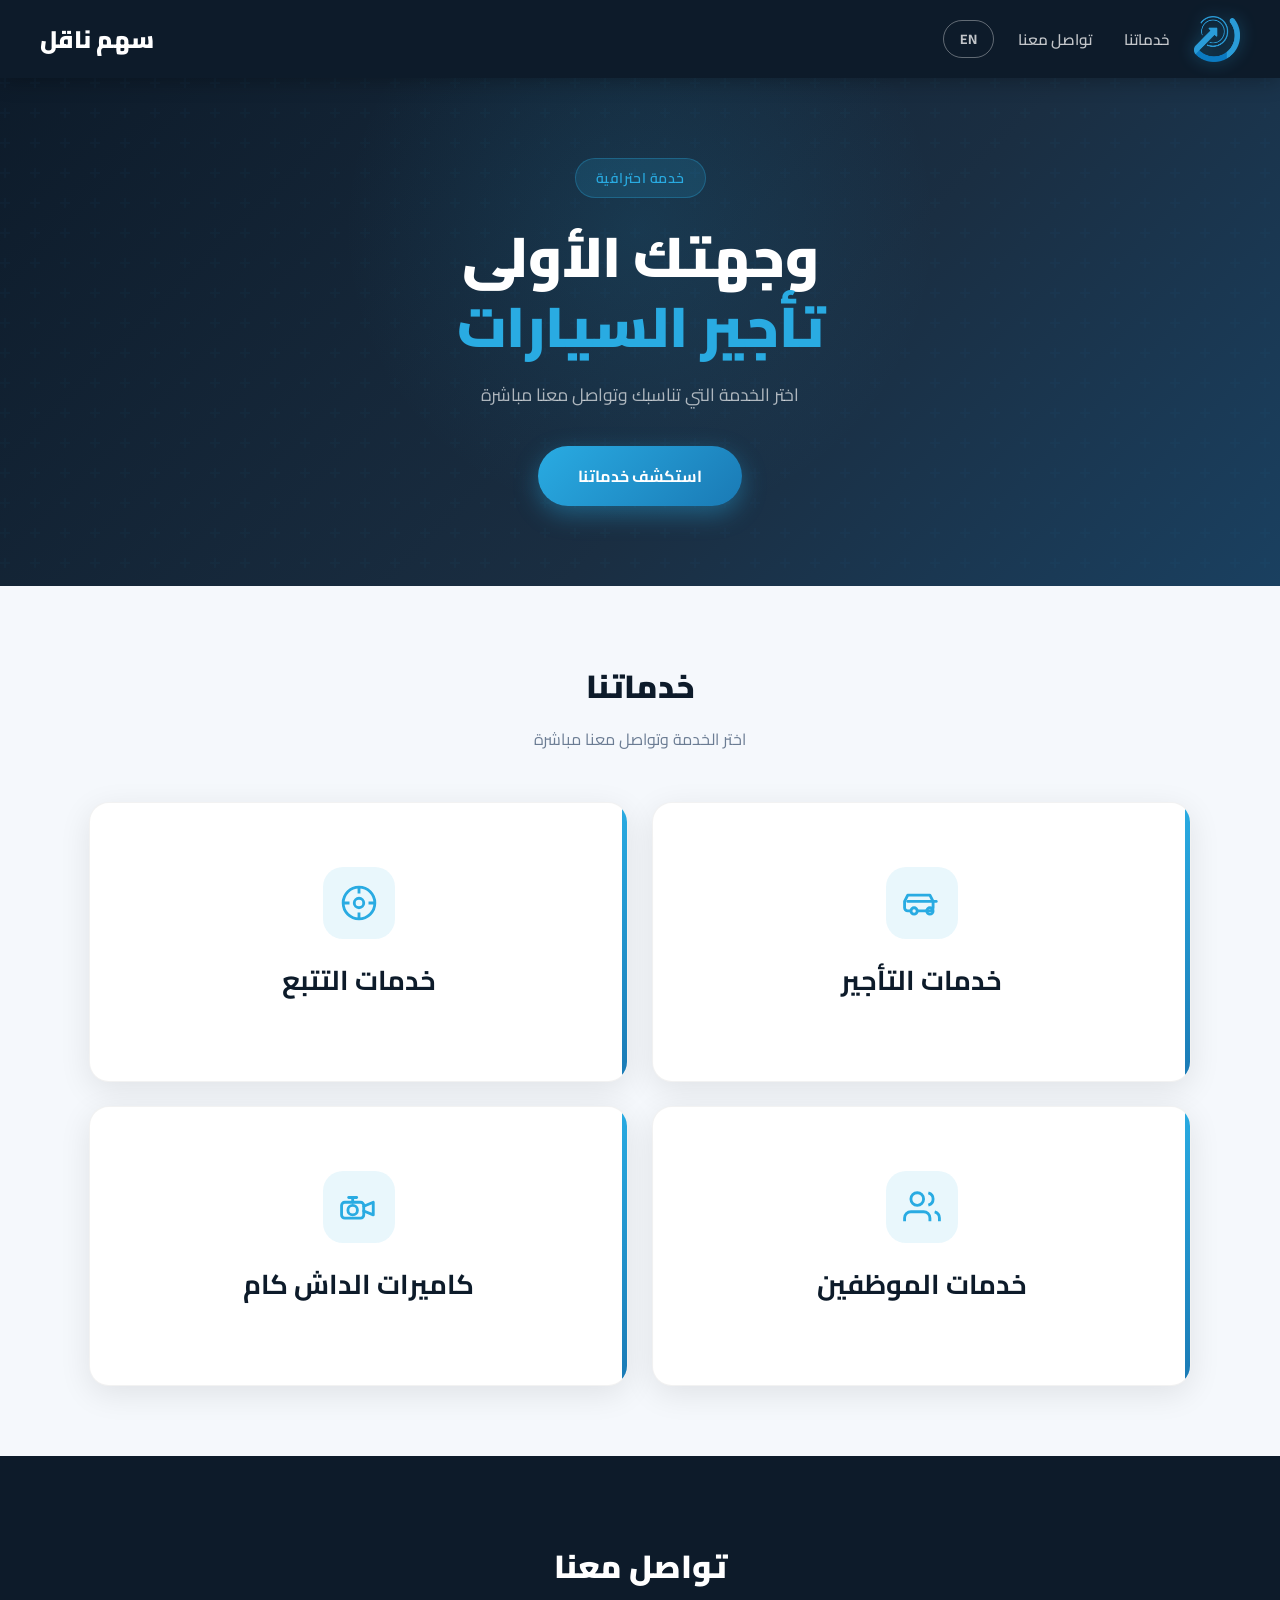
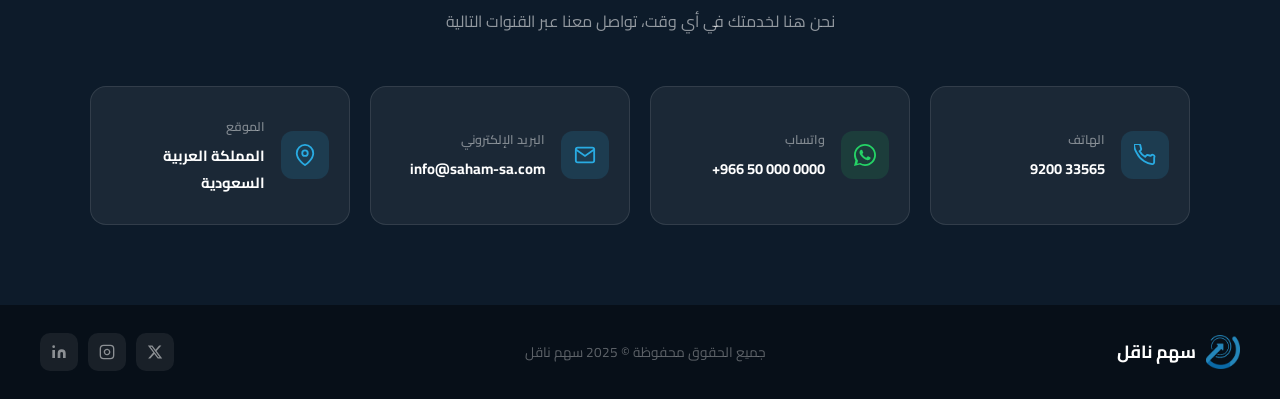
==== index.html @ 25a42cce "7" ====
<!DOCTYPE html>
<html lang="ar" dir="rtl">
<head>
    <meta charset="UTF-8">
    <meta name="viewport" content="width=device-width, initial-scale=1.0">
    <title>سهم ناقل</title>
    <link href="https://fonts.googleapis.com/css2?family=Cairo:wght@400;600;700;900&display=swap" rel="stylesheet">
    <link rel="icon" type="image/png" href="logo.png">
    <link rel="stylesheet" href="style.css">
</head>
<body>

    <!-- SPLASH SCREEN -->
    <div id="splash">
        <img src="logo.png" alt="سهم ناقل" id="splash-logo">
    </div>

    <!-- HEADER -->
    <header>
        <div class="header-inner">
            <div class="header-left">
                <img src="logo.png" alt="سهم ناقل" class="logo">
                <nav>
                    <a href="#services" data-i18n="nav_services">خدماتنا</a>
                    <a href="#contact" data-i18n="nav_contact">تواصل معنا</a>
                </nav>
                <button id="lang-toggle" class="lang-btn">EN</button>
            </div>
            <span class="company-name" data-i18n="company_name">سهم ناقل</span>
        </div>
    </header>

    <!-- HERO -->
    <section class="hero">
        <div class="hero-bg"></div>
        <div class="hero-content">
            <p class="hero-tag" data-i18n="hero_tag">خدمة احترافية</p>
            <h1><span data-i18n="hero_title_static">وجهتك الأولى</span><br><span id="hero-rotating">تأجير السيارات</span></h1>
            <p class="hero-sub" data-i18n="hero_sub">اختر الخدمة التي تناسبك وتواصل معنا مباشرة</p>
            <a href="#services" class="hero-btn" data-i18n="hero_btn">استكشف خدماتنا</a>
        </div>
        <div class="hero-shape"></div>
    </section>

    <!-- SERVICES -->
    <section id="services">
        <div class="section-header">
            <h2 data-i18n="section_title">خدماتنا</h2>
            <p data-i18n="section_sub">اختر الخدمة وتواصل معنا مباشرة</p>
        </div>

        <div class="cards-grid">

            <!-- Card 1: خدمات التأجير -->
            <div class="card">
                <div class="card-accent"></div>
                <div class="card-content">
                    <div class="card-icon">
                        <svg viewBox="0 0 24 24" fill="none" stroke="currentColor" stroke-width="1.8" stroke-linecap="round" stroke-linejoin="round"><path d="M5 17H3a2 2 0 01-2-2v-4l2-4h14l2 4v4a2 2 0 01-2 2h-2"/><circle cx="7" cy="17" r="2"/><circle cx="17" cy="17" r="2"/><path d="M9 17h6"/><path d="M3 11h18"/></svg>
                    </div>
                    <h3 data-i18n="card1_title">خدمات التأجير</h3>
                </div>
                <div class="card-overlay maintenance-overlay">
                    <div class="maintenance-icon">
                        <svg viewBox="0 0 24 24" fill="none" stroke="currentColor" stroke-width="1.8"><path d="M14.7 6.3a1 1 0 000 1.4l1.6 1.6a1 1 0 001.4 0l3.77-3.77a6 6 0 01-7.94 7.94l-6.91 6.91a2.12 2.12 0 01-3-3l6.91-6.91a6 6 0 017.94-7.94l-3.76 3.76z"/></svg>
                    </div>
                    <p class="overlay-title" data-i18n="maintenance_title">تحت الصيانة</p>
                    <p class="overlay-sub" data-i18n="maintenance_sub">نعمل على تطوير هذه الخدمة قريباً</p>
                </div>
            </div>

            <!-- Card 2: خدمات التتبع -->
            <div class="card">
                <div class="card-accent"></div>
                <div class="card-content">
                    <div class="card-icon">
                        <svg viewBox="0 0 24 24" fill="none" stroke="currentColor" stroke-width="1.8"><circle cx="12" cy="12" r="10"/><circle cx="12" cy="12" r="3"/><path d="M12 2v4M12 18v4M2 12h4M18 12h4"/></svg>
                    </div>
                    <h3 data-i18n="card2_title">خدمات التتبع</h3>
                </div>
                <div class="card-overlay">
                    <p class="overlay-title" data-i18n="card2_overlay_title">اختر ما يناسبك</p>
                    <a href="#" class="option-btn" data-i18n="card2_btn1">خدماتنا</a>
                    <a href="#" class="option-btn outline" data-i18n="card2_btn2">تسجيل</a>
                </div>
            </div>

            <!-- Card 3: خدمات الموظفين -->
            <div class="card">
                <div class="card-accent"></div>
                <div class="card-content">
                    <div class="card-icon">
                        <svg viewBox="0 0 24 24" fill="none" stroke="currentColor" stroke-width="1.8"><path d="M17 21v-2a4 4 0 00-4-4H5a4 4 0 00-4 4v2"/><circle cx="9" cy="7" r="4"/><path d="M23 21v-2a4 4 0 00-3-3.87M16 3.13a4 4 0 010 7.75"/></svg>
                    </div>
                    <h3 data-i18n="card3_title">خدمات الموظفين</h3>
                </div>
                <div class="card-overlay">
                    <a href="#" class="option-btn" data-i18n="card3_btn">تسجيل الدخول</a>
                </div>
            </div>

            <!-- Card 4: الكاميرات -->
            <div class="card">
                <div class="card-accent"></div>
                <div class="card-content">
                    <div class="card-icon">
                        <svg viewBox="0 0 24 24" fill="none" stroke="currentColor" stroke-width="1.8" stroke-linecap="round" stroke-linejoin="round"><rect x="1" y="9" width="14" height="10" rx="2"/><circle cx="8" cy="14" r="3"/><path d="M15 11.5l6-2.5v8l-6-2.5"/><path d="M8 9V6"/><path d="M5.5 6h5"/></svg>
                    </div>
                    <h3 data-i18n="card4_title">كاميرات الداش كام</h3>
                </div>
                <div class="card-overlay maintenance-overlay">
                    <div class="maintenance-icon">
                        <svg viewBox="0 0 24 24" fill="none" stroke="currentColor" stroke-width="1.8"><path d="M14.7 6.3a1 1 0 000 1.4l1.6 1.6a1 1 0 001.4 0l3.77-3.77a6 6 0 01-7.94 7.94l-6.91 6.91a2.12 2.12 0 01-3-3l6.91-6.91a6 6 0 017.94-7.94l-3.76 3.76z"/></svg>
                    </div>
                    <p class="overlay-title" data-i18n="maintenance_title">تحت الصيانة</p>
                    <p class="overlay-sub" data-i18n="maintenance_sub">نعمل على تطوير هذه الخدمة قريباً</p>
                </div>
            </div>

        </div>
    </section>

    <!-- CONTACT -->
    <section id="contact" class="contact-section">
        <div class="contact-inner">
            <div class="contact-text">
                <h2 data-i18n="contact_title">تواصل معنا</h2>
                <p data-i18n="contact_sub">نحن هنا لخدمتك في أي وقت، تواصل معنا عبر القنوات التالية</p>
            </div>
            <div class="contact-cards">

                <a href="tel:+966500000000" class="contact-card">
                    <div class="contact-icon">
                        <svg viewBox="0 0 24 24" fill="none" stroke="currentColor" stroke-width="2"><path d="M22 16.92v3a2 2 0 01-2.18 2 19.79 19.79 0 01-8.63-3.07A19.5 19.5 0 013.07 9.81a19.79 19.79 0 01-3.07-8.68A2 2 0 012 .18h3a2 2 0 012 1.72c.127.96.361 1.903.7 2.81a2 2 0 01-.45 2.11L6.09 7.91a16 16 0 006 6l1.27-1.27a2 2 0 012.11-.45c.907.339 1.85.573 2.81.7A2 2 0 0122 14.92z"/></svg>
                    </div>
                    <div>
                        <p class="contact-label" data-i18n="contact_phone_label">الهاتف</p>
                        <p class="contact-value" dir="ltr">9200 33565</p>
                    </div>
                </a>

                <a href="https://wa.me/966500000000" class="contact-card whatsapp">
                    <div class="contact-icon">
                        <svg viewBox="0 0 24 24" fill="currentColor"><path d="M17.472 14.382c-.297-.149-1.758-.867-2.03-.967-.273-.099-.471-.148-.67.15-.197.297-.767.966-.94 1.164-.173.199-.347.223-.644.075-.297-.15-1.255-.463-2.39-1.475-.883-.788-1.48-1.761-1.653-2.059-.173-.297-.018-.458.13-.606.134-.133.298-.347.446-.52.149-.174.198-.298.298-.497.099-.198.05-.371-.025-.52-.075-.149-.669-1.612-.916-2.207-.242-.579-.487-.5-.669-.51-.173-.008-.371-.01-.57-.01-.198 0-.52.074-.792.372-.272.297-1.04 1.016-1.04 2.479 0 1.462 1.065 2.875 1.213 3.074.149.198 2.096 3.2 5.077 4.487.709.306 1.262.489 1.694.625.712.227 1.36.195 1.871.118.571-.085 1.758-.719 2.006-1.413.248-.694.248-1.289.173-1.413-.074-.124-.272-.198-.57-.347z"/><path d="M12 0C5.373 0 0 5.373 0 12c0 2.125.557 4.126 1.533 5.867L0 24l6.302-1.519A11.935 11.935 0 0012 24c6.627 0 12-5.373 12-12S18.627 0 12 0zm0 22c-1.846 0-3.574-.493-5.065-1.355L3.5 21.5l.878-3.348A9.953 9.953 0 012 12C2 6.477 6.477 2 12 2s10 4.477 10 10-4.477 10-10 10z"/></svg>
                    </div>
                    <div>
                        <p class="contact-label" data-i18n="contact_wa_label">واتساب</p>
                        <p class="contact-value" dir="ltr">+966 50 000 0000</p>
                    </div>
                </a>

                <a href="mailto:info@saham-sa.com" class="contact-card">
                    <div class="contact-icon">
                        <svg viewBox="0 0 24 24" fill="none" stroke="currentColor" stroke-width="2"><path d="M4 4h16c1.1 0 2 .9 2 2v12c0 1.1-.9 2-2 2H4c-1.1 0-2-.9-2-2V6c0-1.1.9-2 2-2z"/><polyline points="22,6 12,13 2,6"/></svg>
                    </div>
                    <div>
                        <p class="contact-label" data-i18n="contact_email_label">البريد الإلكتروني</p>
                        <p class="contact-value" dir="ltr" style="white-space:nowrap;">info@saham-sa.com</p>
                    </div>
                </a>

                <a href="#" class="contact-card">
                    <div class="contact-icon">
                        <svg viewBox="0 0 24 24" fill="none" stroke="currentColor" stroke-width="2"><path d="M21 10c0 7-9 13-9 13s-9-6-9-13a9 9 0 0118 0z"/><circle cx="12" cy="10" r="3"/></svg>
                    </div>
                    <div>
                        <p class="contact-label" data-i18n="contact_location_label">الموقع</p>
                        <p class="contact-value" data-i18n="contact_location_value">المملكة العربية السعودية</p>
                    </div>
                </a>

            </div>
        </div>
    </section>

    <!-- FOOTER -->
    <footer>
        <div class="footer-inner">
            <div class="footer-brand">
                <img src="logo.png" alt="سهم ناقل" class="footer-logo">
                <span>سهم ناقل</span>
            </div>
            <p class="footer-copy" data-i18n="footer_copy">جميع الحقوق محفوظة &copy; 2025 سهم ناقل</p>
            <div class="social-links">
                <a href="#" class="social-btn" title="تويتر">
                    <svg viewBox="0 0 24 24" fill="currentColor"><path d="M18.244 2.25h3.308l-7.227 8.26 8.502 11.24H16.17l-5.214-6.817L4.99 21.75H1.68l7.73-8.835L1.254 2.25H8.08l4.713 6.231zm-1.161 17.52h1.833L7.084 4.126H5.117z"/></svg>
                </a>
                <a href="#" class="social-btn" title="إنستغرام">
                    <svg viewBox="0 0 24 24" fill="none" stroke="currentColor" stroke-width="2"><rect x="2" y="2" width="20" height="20" rx="5" ry="5"/><path d="M16 11.37A4 4 0 1112.63 8 4 4 0 0116 11.37z"/><line x1="17.5" y1="6.5" x2="17.51" y2="6.5"/></svg>
                </a>
                <a href="#" class="social-btn" title="لينكد إن">
                    <svg viewBox="0 0 24 24" fill="currentColor"><path d="M16 8a6 6 0 016 6v7h-4v-7a2 2 0 00-2-2 2 2 0 00-2 2v7h-4v-7a6 6 0 016-6zM2 9h4v12H2z"/><circle cx="4" cy="4" r="2"/></svg>
                </a>
            </div>
        </div>
    </footer>

    <!-- BACK TO TOP -->
    <button id="back-to-top" title="العودة للأعلى">
        <svg viewBox="0 0 24 24" fill="none" stroke="currentColor" stroke-width="2.5"><polyline points="18 15 12 9 6 15"/></svg>
    </button>

    <script>
        /* ── Language System ── */
        const i18n = {
            ar: {
                company_name:           'سهم ناقل',
                nav_services:           'خدماتنا',
                nav_contact:            'تواصل معنا',
                hero_tag:               'خدمة احترافية',
                hero_title_static:      'وجهتك الأولى',
                hero_sub:               'اختر الخدمة التي تناسبك وتواصل معنا مباشرة',
                hero_btn:               'استكشف خدماتنا',
                section_title:          'خدماتنا',
                section_sub:            'اختر الخدمة وتواصل معنا مباشرة',
                card1_title:            'خدمات التأجير',
                card2_title:            'خدمات التتبع',
                card2_overlay_title:    'اختر ما يناسبك',
                card2_btn1:             'خدماتنا',
                card2_btn2:             'تسجيل',
                card3_title:            'خدمات الموظفين',
                card3_btn:              'تسجيل الدخول',
                card4_title:            'كاميرات الداش كام',
                maintenance_title:      'تحت الصيانة',
                maintenance_sub:        'نعمل على تطوير هذه الخدمة قريباً',
                contact_title:          'تواصل معنا',
                contact_sub:            'نحن هنا لخدمتك في أي وقت، تواصل معنا عبر القنوات التالية',
                contact_phone_label:    'الهاتف',
                contact_wa_label:       'واتساب',
                contact_email_label:    'البريد الإلكتروني',
                contact_location_label: 'الموقع',
                contact_location_value: 'المملكة العربية السعودية',
                footer_copy:            'جميع الحقوق محفوظة © 2025 سهم ناقل',
            },
            en: {
                company_name:           'Sahm Naqil',
                nav_services:           'Services',
                nav_contact:            'Contact Us',
                hero_tag:               'Professional Service',
                hero_title_static:      'Your First Destination',
                hero_sub:               'Choose the service that suits you and contact us directly',
                hero_btn:               'Explore Services',
                section_title:          'Our Services',
                section_sub:            'Choose a service and contact us directly',
                card1_title:            'Rental Services',
                card2_title:            'Tracking Services',
                card2_overlay_title:    'Choose what suits you',
                card2_btn1:             'Our Services',
                card2_btn2:             'Register',
                card3_title:            'Employee Services',
                card3_btn:              'Login',
                card4_title:            'Dashcam Cameras',
                maintenance_title:      'Under Maintenance',
                maintenance_sub:        "We're developing this service soon",
                contact_title:          'Contact Us',
                contact_sub:            "We're here to serve you anytime, reach us through the following channels",
                contact_phone_label:    'Phone',
                contact_wa_label:       'WhatsApp',
                contact_email_label:    'Email',
                contact_location_label: 'Location',
                contact_location_value: 'Saudi Arabia',
                footer_copy:            'All Rights Reserved © 2025 Sahm Naqil',
            }
        };

        const heroTexts = {
            ar: ['تأجير السيارات', 'خدمات التتبع', 'كاميرات الداش كام'],
            en: ['Car Rental',      'Tracking Services', 'Dashcam Cameras']
        };

        let currentLang = 'ar';
        let heroIndex   = 0;
        let heroTimer;

        function rotateHero() {
            const el = document.getElementById('hero-rotating');
            el.classList.add('hero-fade-out');
            setTimeout(() => {
                heroIndex = (heroIndex + 1) % heroTexts[currentLang].length;
                el.textContent = heroTexts[currentLang][heroIndex];
                el.classList.remove('hero-fade-out');
            }, 400);
        }

        function startHeroRotation() {
            clearInterval(heroTimer);
            heroTimer = setInterval(rotateHero, 2800);
        }

        function setLanguage(lang) {
            currentLang = lang;
            document.documentElement.lang = lang;
            document.documentElement.dir  = lang === 'ar' ? 'rtl' : 'ltr';
            document.body.style.direction  = lang === 'ar' ? 'rtl' : 'ltr';
            document.title = lang === 'ar' ? 'سهم ناقل' : 'Sahm Naqil';

            document.querySelectorAll('[data-i18n]').forEach(el => {
                const key  = el.getAttribute('data-i18n');
                const text = i18n[lang][key];
                if (!text) return;
                el.textContent = text;
            });

            document.getElementById('hero-rotating').textContent = heroTexts[lang][heroIndex];
            document.getElementById('lang-toggle').textContent   = lang === 'ar' ? 'EN' : 'AR';
        }

        document.getElementById('lang-toggle').addEventListener('click', () => {
            setLanguage(currentLang === 'ar' ? 'en' : 'ar');
        });

        startHeroRotation();

        /* ── Back to Top ── */
        const backBtn = document.getElementById('back-to-top');
        window.addEventListener('scroll', () => {
            backBtn.classList.toggle('visible', window.scrollY > 300);
        });
        backBtn.addEventListener('click', () => window.scrollTo({ top: 0, behavior: 'smooth' }));

        /* ── Splash Screen ── */
        const splash = document.getElementById('splash');
        setTimeout(() => {
            splash.classList.add('splash-hide');
            setTimeout(() => splash.remove(), 700);
        }, 1400);
    </script>

</body>
</html>
---- style.css ----
:root {
    --blue: #29ABE2;
    --blue-dark: #1a7ab5;
    --navy: #0d1b2a;
    --navy-mid: #1a2e42;
    --text: #2c3e50;
    --text-light: #6b7c93;
    --bg: #f5f8fc;
    --white: #ffffff;
    --radius: 20px;
    --shadow: 0 8px 32px rgba(0,0,0,0.09);
}

* { margin: 0; padding: 0; box-sizing: border-box; }

/* ===== SPLASH SCREEN ===== */
#splash {
    position: fixed;
    inset: 0;
    background: var(--navy);
    display: flex;
    align-items: center;
    justify-content: center;
    z-index: 9999;
    transition: opacity 0.7s ease, transform 0.7s ease;
}

#splash-logo {
    width: min(55vw, 55vh);
    height: min(55vw, 55vh);
    object-fit: contain;
    animation: splashPulse 1.4s ease forwards;
    filter: drop-shadow(0 0 60px rgba(41,171,226,0.5));
}

@keyframes splashPulse {
    0%   { opacity: 0; transform: scale(0.5) rotate(-180deg); }
    55%  { opacity: 1; transform: scale(1.08) rotate(8deg); }
    75%  { transform: scale(0.97) rotate(-3deg); }
    100% { opacity: 1; transform: scale(1) rotate(0deg); }
}

#splash.splash-hide {
    opacity: 0;
    transform: scale(1.08);
    pointer-events: none;
}

html { scroll-behavior: smooth; }

body {
    font-family: 'Cairo', sans-serif;
    background: var(--bg);
    color: var(--text);
    direction: rtl;
}

/* ===== HEADER ===== */
header {
    background: var(--navy);
    padding: 16px 40px;
    position: sticky;
    top: 0;
    z-index: 100;
    box-shadow: 0 2px 20px rgba(0,0,0,0.3);
}

.header-inner {
    max-width: 1200px;
    margin: 0 auto;
    display: flex;
    align-items: center;
    justify-content: space-between;
}

.header-left {
    display: flex;
    align-items: center;
    gap: 24px;
}

.logo {
    width: 46px;
    height: 46px;
    object-fit: contain;
    filter: drop-shadow(0 0 8px rgba(41,171,226,0.4));
}

.company-name {
    font-size: 1.5rem;
    font-weight: 900;
    color: var(--white);
}

nav { display: flex; gap: 32px; }

.lang-btn {
    background: transparent;
    border: 1.5px solid rgba(255,255,255,0.35);
    color: rgba(255,255,255,0.75);
    padding: 5px 16px;
    border-radius: 20px;
    font-family: 'Cairo', sans-serif;
    font-size: 0.85rem;
    font-weight: 700;
    cursor: pointer;
    transition: background 0.2s, border-color 0.2s, color 0.2s;
    letter-spacing: 0.5px;
}

.lang-btn:hover {
    background: var(--blue);
    border-color: var(--blue);
    color: var(--white);
}

nav a {
    color: rgba(255,255,255,0.75);
    text-decoration: none;
    font-size: 0.95rem;
    font-weight: 600;
    transition: color 0.2s;
}

nav a:hover { color: var(--blue); }

/* ===== HERO ===== */
.hero {
    background: linear-gradient(135deg, var(--navy) 0%, var(--navy-mid) 60%, #1a4060 100%);
    min-height: 480px;
    display: flex;
    align-items: center;
    justify-content: center;
    text-align: center;
    position: relative;
    overflow: hidden;
    padding: 80px 24px;
}

.hero::before {
    content: '';
    position: absolute;
    width: 600px;
    height: 600px;
    background: radial-gradient(circle, rgba(41,171,226,0.12) 0%, transparent 70%);
    top: -150px;
    left: 50%;
    transform: translateX(-50%);
    pointer-events: none;
}

.hero::after {
    content: '';
    position: absolute;
    inset: 0;
    background: url("data:image/svg+xml,%3Csvg width='60' height='60' viewBox='0 0 60 60' xmlns='http://www.w3.org/2000/svg'%3E%3Cg fill='none' fill-rule='evenodd'%3E%3Cg fill='%2329ABE2' fill-opacity='0.03'%3E%3Cpath d='M36 34v-4h-2v4h-4v2h4v4h2v-4h4v-2h-4zm0-30V0h-2v4h-4v2h4v4h2V6h4V4h-4zM6 34v-4H4v4H0v2h4v4h2v-4h4v-2H6zM6 4V0H4v4H0v2h4v4h2V6h4V4H6z'/%3E%3C/g%3E%3C/g%3E%3C/svg%3E");
    pointer-events: none;
}

.hero-content {
    position: relative;
    z-index: 2;
    max-width: 700px;
}

/* ===== HERO ROTATING TEXT ===== */
#hero-rotating {
    display: inline-block;
    color: var(--blue);
    transition: opacity 0.4s ease, transform 0.4s ease;
}

#hero-rotating.hero-fade-out {
    opacity: 0;
    transform: translateY(12px);
}

.hero-tag {
    display: inline-block;
    background: rgba(41,171,226,0.15);
    color: var(--blue);
    border: 1px solid rgba(41,171,226,0.3);
    padding: 6px 20px;
    border-radius: 50px;
    font-size: 0.88rem;
    font-weight: 600;
    margin-bottom: 24px;
    letter-spacing: 0.5px;
}

.hero-content h1 {
    font-size: clamp(2.2rem, 5vw, 3.5rem);
    font-weight: 900;
    color: var(--white);
    line-height: 1.25;
    margin-bottom: 18px;
}

.hero-sub {
    color: rgba(255,255,255,0.65);
    font-size: 1.1rem;
    margin-bottom: 36px;
    line-height: 1.7;
}

.hero-btn {
    display: inline-block;
    background: linear-gradient(135deg, var(--blue), var(--blue-dark));
    color: var(--white);
    text-decoration: none;
    padding: 15px 40px;
    border-radius: 50px;
    font-size: 1rem;
    font-weight: 700;
    box-shadow: 0 8px 24px rgba(41,171,226,0.4);
    transition: transform 0.2s, box-shadow 0.2s;
}

.hero-btn:hover {
    transform: translateY(-2px);
    box-shadow: 0 12px 32px rgba(41,171,226,0.5);
}

/* ===== SERVICES SECTION ===== */
#services {
    max-width: 1150px;
    margin: 70px auto;
    padding: 0 24px;
}

.section-header {
    text-align: center;
    margin-bottom: 48px;
}

.section-header h2 {
    font-size: 2rem;
    font-weight: 900;
    color: var(--navy);
    margin-bottom: 8px;
}

.section-header p {
    color: var(--text-light);
    font-size: 1rem;
}

/* ===== CARDS GRID ===== */
.cards-grid {
    display: grid;
    grid-template-columns: repeat(2, 1fr);
    gap: 24px;
}

/* ===== CARD ===== */
.card {
    position: relative;
    background: var(--white);
    border-radius: var(--radius);
    min-height: 280px;
    display: flex;
    align-items: center;
    justify-content: center;
    box-shadow: var(--shadow);
    overflow: hidden;
    cursor: pointer;
    transition: transform 0.3s ease, box-shadow 0.3s ease;
    border: 1px solid rgba(0,0,0,0.05);
}

.card:hover {
    transform: translateY(-6px);
    box-shadow: 0 20px 50px rgba(41,171,226,0.18);
}

.card-accent {
    position: absolute;
    top: 0;
    right: 0;
    width: 5px;
    height: 100%;
    background: linear-gradient(180deg, var(--blue), var(--blue-dark));
    border-radius: 0 var(--radius) var(--radius) 0;
    transition: width 0.3s ease;
}

.card:hover .card-accent { width: 100%; border-radius: 0; }

.card-content {
    text-align: center;
    padding: 32px;
    position: relative;
    z-index: 1;
    transition: opacity 0.3s ease, transform 0.3s ease;
}

.card-num {
    font-size: 3.5rem;
    font-weight: 900;
    color: var(--blue);
    opacity: 0.12;
    line-height: 1;
    margin-bottom: 12px;
}

.card-content h3 {
    font-size: 1.7rem;
    font-weight: 700;
    color: var(--navy);
    margin-bottom: 10px;
}

.card-desc {
    color: var(--text-light);
    font-size: 0.92rem;
    line-height: 1.6;
}

/* ===== CARD ICON ===== */
.card-icon {
    width: 72px;
    height: 72px;
    background: rgba(41,171,226,0.1);
    border-radius: 20px;
    display: flex;
    align-items: center;
    justify-content: center;
    margin: 0 auto 16px;
    transition: background 0.3s ease;
}

.card-icon svg {
    width: 38px;
    height: 38px;
    color: var(--blue);
    transition: color 0.3s ease;
}

.card:hover .card-icon { background: rgba(255,255,255,0.15); }
.card:hover .card-icon svg { color: var(--white); }

/* ===== OVERLAY ===== */
.card-overlay {
    position: absolute;
    inset: 0;
    display: flex;
    flex-direction: column;
    align-items: center;
    justify-content: center;
    gap: 14px;
    opacity: 0;
    transition: opacity 0.35s ease;
    z-index: 2;
    padding: 28px;
}

.card:hover .card-overlay { opacity: 1; }
.card:hover .card-content { opacity: 0; transform: scale(0.95); }

.overlay-title {
    color: rgba(255,255,255,0.9);
    font-size: 1rem;
    font-weight: 700;
    margin-bottom: 4px;
}

.option-btn {
    display: flex;
    align-items: center;
    justify-content: center;
    gap: 10px;
    width: 75%;
    padding: 13px 24px;
    border-radius: 50px;
    font-family: 'Cairo', sans-serif;
    font-size: 1rem;
    font-weight: 700;
    text-decoration: none;
    transition: transform 0.2s ease, background 0.2s ease, color 0.2s ease, box-shadow 0.2s ease;
    background: var(--white);
    color: var(--blue-dark);
}

.option-btn svg {
    width: 18px;
    height: 18px;
    flex-shrink: 0;
}

.option-btn.outline {
    background: transparent;
    color: var(--white);
    border: 2px solid rgba(255,255,255,0.6);
}

/* Maintenance overlay */
.maintenance-icon {
    width: 64px;
    height: 64px;
    background: rgba(255,255,255,0.15);
    border-radius: 50%;
    display: flex;
    align-items: center;
    justify-content: center;
    margin-bottom: 4px;
}

.maintenance-icon svg {
    width: 30px;
    height: 30px;
    color: var(--white);
}

.overlay-sub {
    color: rgba(255,255,255,0.6);
    font-size: 0.82rem;
    margin-top: -6px;
}

/* Login overlay */
.login-overlay { gap: 10px; }

.login-input {
    width: 80%;
    padding: 10px 18px;
    border-radius: 50px;
    border: 1.5px solid rgba(255,255,255,0.35);
    background: rgba(255,255,255,0.12);
    color: var(--white);
    font-family: 'Cairo', sans-serif;
    font-size: 0.88rem;
    text-align: center;
    outline: none;
    transition: border-color 0.2s, background 0.2s;
    pointer-events: auto;
}

.login-input::placeholder { color: rgba(255,255,255,0.5); }

.login-input:focus {
    border-color: rgba(255,255,255,0.75);
    background: rgba(255,255,255,0.2);
}

.login-btn { width: 80%; margin-top: 2px; }

.option-btn:hover {
    transform: scale(1.05);
    background: var(--white);
    color: var(--navy);
    box-shadow: 0 6px 24px rgba(255,255,255,0.55);
}

.option-btn.outline:hover {
    transform: scale(1.05);
    background: var(--blue);
    border-color: var(--blue);
    color: var(--white);
    box-shadow: 0 6px 20px rgba(41,171,226,0.45);
}

/* ===== CONTACT SECTION ===== */
.contact-section {
    background: var(--navy);
    padding: 80px 24px;
    margin-top: 20px;
}

.contact-inner {
    max-width: 1100px;
    margin: 0 auto;
}

.contact-text {
    text-align: center;
    margin-bottom: 50px;
}

.contact-text h2 {
    font-size: 2rem;
    font-weight: 900;
    color: var(--white);
    margin-bottom: 10px;
}

.contact-text p {
    color: rgba(255,255,255,0.55);
    font-size: 1rem;
}

.contact-cards {
    display: grid;
    grid-template-columns: repeat(4, 1fr);
    gap: 20px;
}

.contact-card {
    background: rgba(255,255,255,0.06);
    border: 1px solid rgba(255,255,255,0.1);
    border-radius: 16px;
    padding: 28px 20px;
    display: flex;
    align-items: center;
    gap: 16px;
    text-decoration: none;
    transition: background 0.25s ease, transform 0.25s ease, border-color 0.25s ease;
}

.contact-card:hover {
    background: rgba(41,171,226,0.12);
    border-color: rgba(41,171,226,0.4);
    transform: translateY(-3px);
}

.contact-card.whatsapp:hover {
    background: rgba(37,211,102,0.1);
    border-color: rgba(37,211,102,0.35);
}

.contact-icon {
    width: 48px;
    height: 48px;
    background: rgba(41,171,226,0.15);
    border-radius: 12px;
    display: flex;
    align-items: center;
    justify-content: center;
    flex-shrink: 0;
}

.contact-icon svg {
    width: 22px;
    height: 22px;
    color: var(--blue);
}

.contact-card.whatsapp .contact-icon {
    background: rgba(37,211,102,0.12);
}

.contact-card.whatsapp .contact-icon svg { color: #25D366; }

.contact-label {
    font-size: 0.78rem;
    color: rgba(255,255,255,0.45);
    font-weight: 600;
    margin-bottom: 4px;
}

.contact-value {
    font-size: 0.92rem;
    color: var(--white);
    font-weight: 700;
}

/* ===== FOOTER ===== */
footer {
    background: #070f18;
    padding: 28px 40px;
}

.footer-inner {
    max-width: 1200px;
    margin: 0 auto;
    display: flex;
    align-items: center;
    justify-content: space-between;
    gap: 20px;
    flex-wrap: wrap;
}

.footer-brand {
    display: flex;
    align-items: center;
    gap: 10px;
    color: var(--white);
    font-size: 1.1rem;
    font-weight: 700;
}

.footer-logo {
    width: 34px;
    height: 34px;
    object-fit: contain;
    opacity: 0.85;
}

.footer-copy {
    color: rgba(255,255,255,0.35);
    font-size: 0.85rem;
}

.social-links { display: flex; gap: 10px; }

.social-btn {
    width: 38px;
    height: 38px;
    border-radius: 10px;
    background: rgba(255,255,255,0.07);
    display: flex;
    align-items: center;
    justify-content: center;
    color: rgba(255,255,255,0.5);
    transition: background 0.2s, color 0.2s;
    text-decoration: none;
}

.social-btn svg { width: 16px; height: 16px; }

.social-btn:hover {
    background: var(--blue);
    color: var(--white);
}

/* ===== BACK TO TOP ===== */
#back-to-top {
    position: fixed;
    bottom: 32px;
    left: 32px;
    width: 48px;
    height: 48px;
    border-radius: 50%;
    background: linear-gradient(135deg, var(--blue), var(--blue-dark));
    color: var(--white);
    border: none;
    cursor: pointer;
    display: flex;
    align-items: center;
    justify-content: center;
    box-shadow: 0 6px 20px rgba(41,171,226,0.4);
    opacity: 0;
    transform: translateY(16px);
    transition: opacity 0.3s ease, transform 0.3s ease;
    z-index: 500;
    pointer-events: none;
}

#back-to-top svg { width: 20px; height: 20px; }

#back-to-top.visible {
    opacity: 1;
    transform: translateY(0);
    pointer-events: auto;
}

#back-to-top:hover {
    transform: translateY(-3px);
    box-shadow: 0 10px 28px rgba(41,171,226,0.55);
}

/* ===== RESPONSIVE ===== */
@media (max-width: 900px) {
    .contact-cards { grid-template-columns: repeat(2, 1fr); }
}

@media (max-width: 640px) {
    header { padding: 14px 20px; }
    nav { display: none; }
    .hero { padding: 60px 20px; }
    .cards-grid { grid-template-columns: 1fr; }
    .contact-cards { grid-template-columns: 1fr; }
    .footer-inner { flex-direction: column; text-align: center; gap: 14px; }
    .card { min-height: 220px; }
}
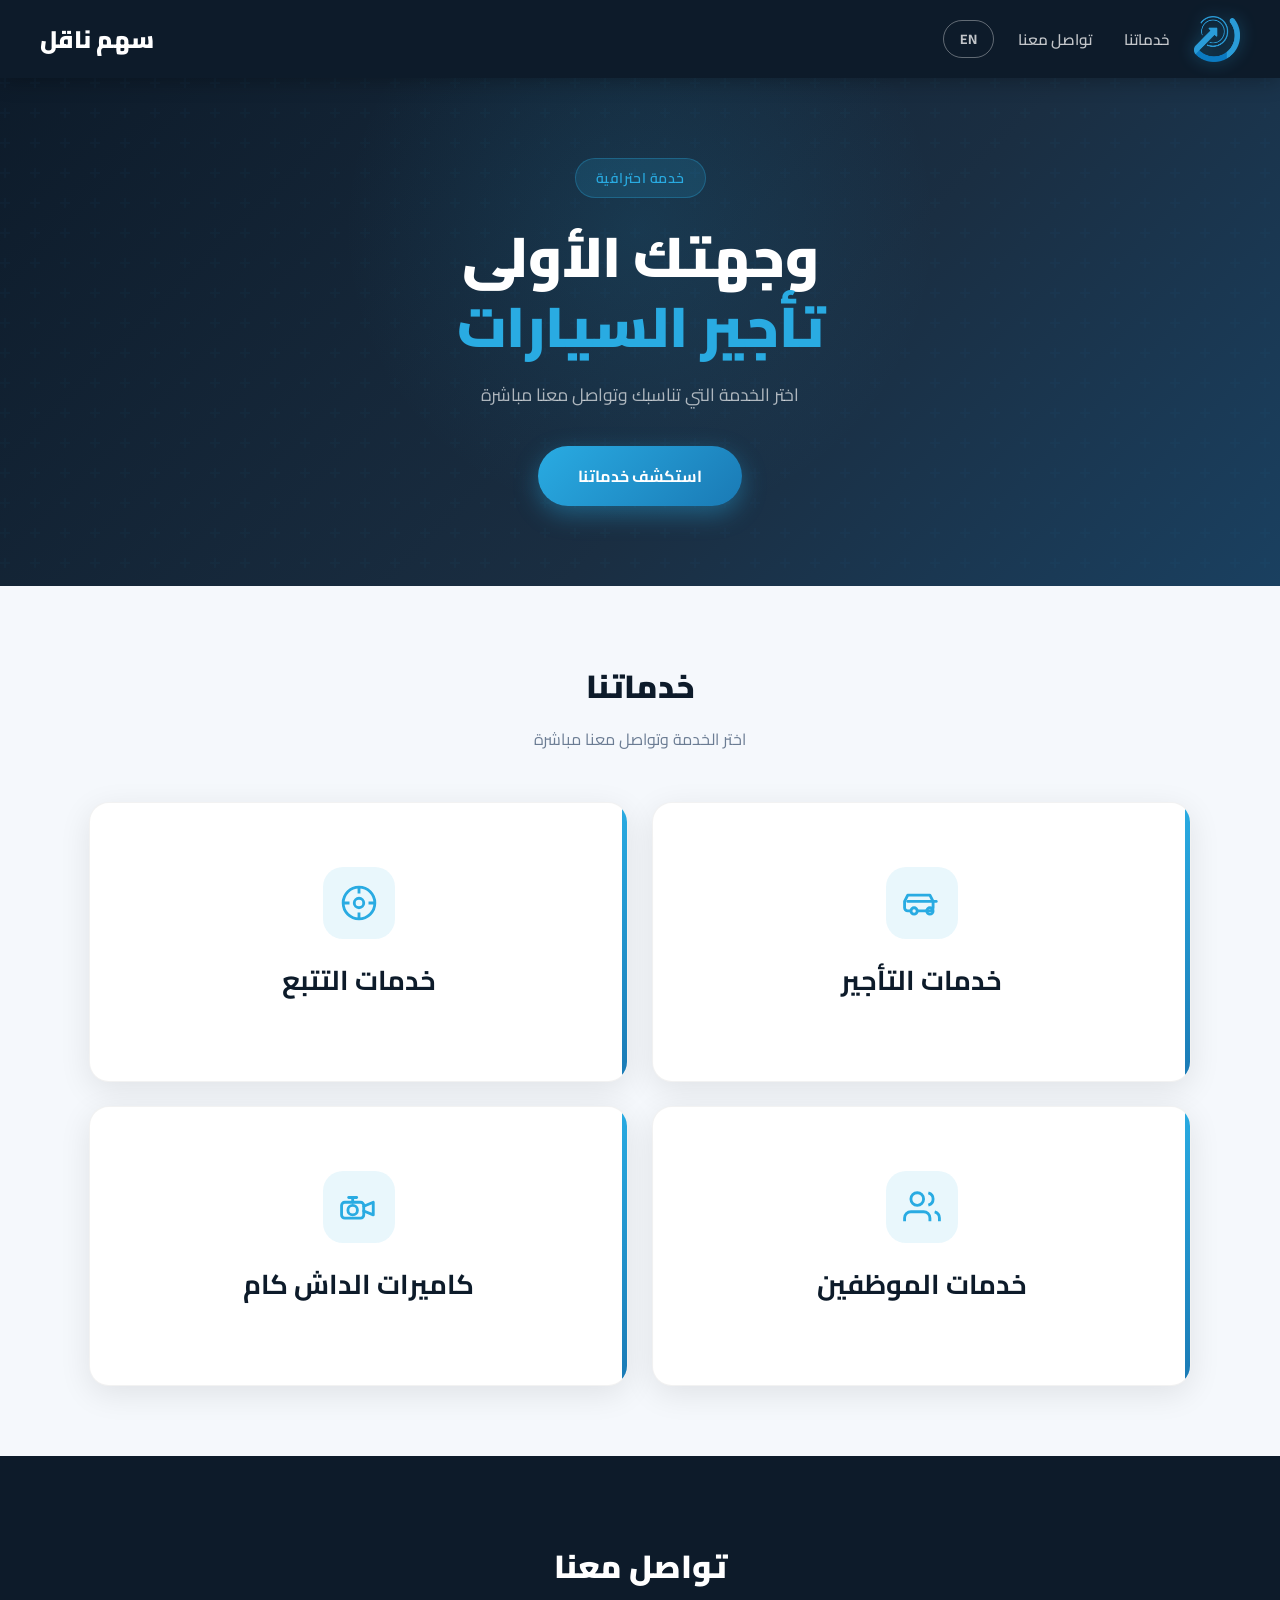
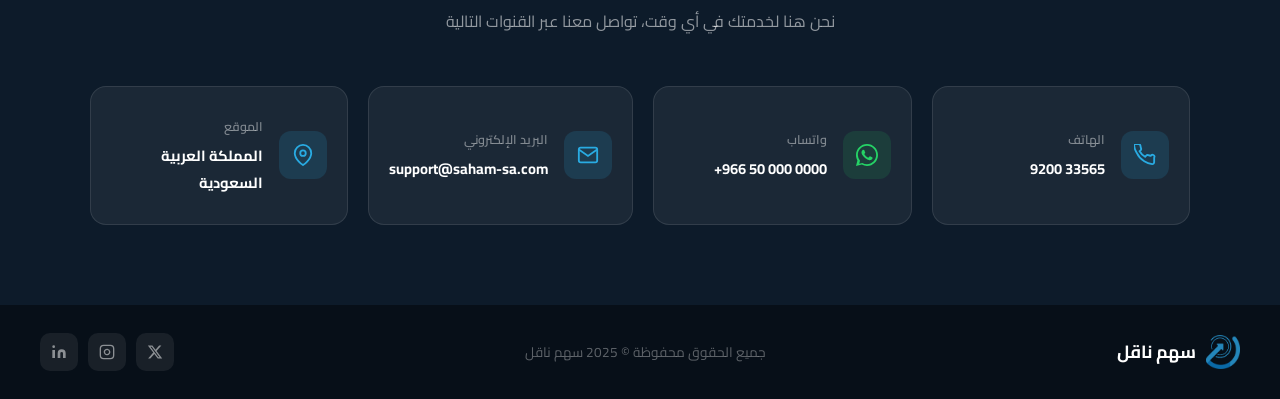
==== commit f38960c4: "8" ====
--- a/index.html
+++ b/index.html
@@ -26,7 +26,9 @@
                 </nav>
                 <button id="lang-toggle" class="lang-btn">EN</button>
             </div>
-            <span class="company-name" data-i18n="company_name">سهم ناقل</span>
+            <div class="header-right">
+                <span class="company-name" data-i18n="company_name">سهم ناقل</span>
+            </div>
         </div>
     </header>
 
@@ -52,20 +54,13 @@
         <div class="cards-grid">
 
             <!-- Card 1: خدمات التأجير -->
-            <div class="card">
+            <div class="card card-no-overlay" onclick="window.location.href='rental.html'" style="cursor:pointer">
                 <div class="card-accent"></div>
                 <div class="card-content">
                     <div class="card-icon">
                         <svg viewBox="0 0 24 24" fill="none" stroke="currentColor" stroke-width="1.8" stroke-linecap="round" stroke-linejoin="round"><path d="M5 17H3a2 2 0 01-2-2v-4l2-4h14l2 4v4a2 2 0 01-2 2h-2"/><circle cx="7" cy="17" r="2"/><circle cx="17" cy="17" r="2"/><path d="M9 17h6"/><path d="M3 11h18"/></svg>
                     </div>
                     <h3 data-i18n="card1_title">خدمات التأجير</h3>
-                </div>
-                <div class="card-overlay maintenance-overlay">
-                    <div class="maintenance-icon">
-                        <svg viewBox="0 0 24 24" fill="none" stroke="currentColor" stroke-width="1.8"><path d="M14.7 6.3a1 1 0 000 1.4l1.6 1.6a1 1 0 001.4 0l3.77-3.77a6 6 0 01-7.94 7.94l-6.91 6.91a2.12 2.12 0 01-3-3l6.91-6.91a6 6 0 017.94-7.94l-3.76 3.76z"/></svg>
-                    </div>
-                    <p class="overlay-title" data-i18n="maintenance_title">تحت الصيانة</p>
-                    <p class="overlay-sub" data-i18n="maintenance_sub">نعمل على تطوير هذه الخدمة قريباً</p>
                 </div>
             </div>
 
@@ -149,13 +144,13 @@
                     </div>
                 </a>
 
-                <a href="mailto:info@saham-sa.com" class="contact-card">
+                <a href="mailto:support@saham-sa.com" class="contact-card">
                     <div class="contact-icon">
                         <svg viewBox="0 0 24 24" fill="none" stroke="currentColor" stroke-width="2"><path d="M4 4h16c1.1 0 2 .9 2 2v12c0 1.1-.9 2-2 2H4c-1.1 0-2-.9-2-2V6c0-1.1.9-2 2-2z"/><polyline points="22,6 12,13 2,6"/></svg>
                     </div>
                     <div>
                         <p class="contact-label" data-i18n="contact_email_label">البريد الإلكتروني</p>
-                        <p class="contact-value" dir="ltr" style="white-space:nowrap;">info@saham-sa.com</p>
+                        <p class="contact-value" dir="ltr" style="white-space:nowrap;">support@saham-sa.com</p>
                     </div>
                 </a>
 
@@ -231,6 +226,9 @@
                 contact_location_label: 'الموقع',
                 contact_location_value: 'المملكة العربية السعودية',
                 footer_copy:            'جميع الحقوق محفوظة © 2025 سهم ناقل',
+                sidebar_rental:         'تأجير السيارات',
+                sidebar_tracking:       'خدمات التتبع',
+                sidebar_dashcam:        'كاميرات الداش كام',
             },
             en: {
                 company_name:           'Sahm Naqil',
@@ -260,6 +258,9 @@
                 contact_location_label: 'Location',
                 contact_location_value: 'Saudi Arabia',
                 footer_copy:            'All Rights Reserved © 2025 Sahm Naqil',
+                sidebar_rental:         'Car Rental',
+                sidebar_tracking:       'Tracking Services',
+                sidebar_dashcam:        'Dashcam Cameras',
             }
         };
 
@@ -282,11 +283,6 @@
             }, 400);
         }
 
-        function startHeroRotation() {
-            clearInterval(heroTimer);
-            heroTimer = setInterval(rotateHero, 2800);
-        }
-
         function setLanguage(lang) {
             currentLang = lang;
             document.documentElement.lang = lang;
@@ -297,8 +293,7 @@
             document.querySelectorAll('[data-i18n]').forEach(el => {
                 const key  = el.getAttribute('data-i18n');
                 const text = i18n[lang][key];
-                if (!text) return;
-                el.textContent = text;
+                if (text) el.textContent = text;
             });
 
             document.getElementById('hero-rotating').textContent = heroTexts[lang][heroIndex];
@@ -309,7 +304,7 @@
             setLanguage(currentLang === 'ar' ? 'en' : 'ar');
         });
 
-        startHeroRotation();
+        heroTimer = setInterval(rotateHero, 2800);
 
         /* ── Back to Top ── */
         const backBtn = document.getElementById('back-to-top');
--- a/style.css
+++ b/style.css
@@ -77,6 +77,16 @@
     display: flex;
     align-items: center;
     gap: 24px;
+}
+
+.header-right {
+    display: flex;
+    align-items: center;
+    gap: 12px;
+}
+
+html[lang="ar"] .header-right {
+    flex-direction: row-reverse;
 }
 
 .logo {
@@ -356,6 +366,7 @@
 
 .card:hover .card-overlay { opacity: 1; }
 .card:hover .card-content { opacity: 0; transform: scale(0.95); }
+.card.card-no-overlay:hover .card-content { opacity: 1; transform: scale(1); }
 
 .overlay-title {
     color: rgba(255,255,255,0.9);
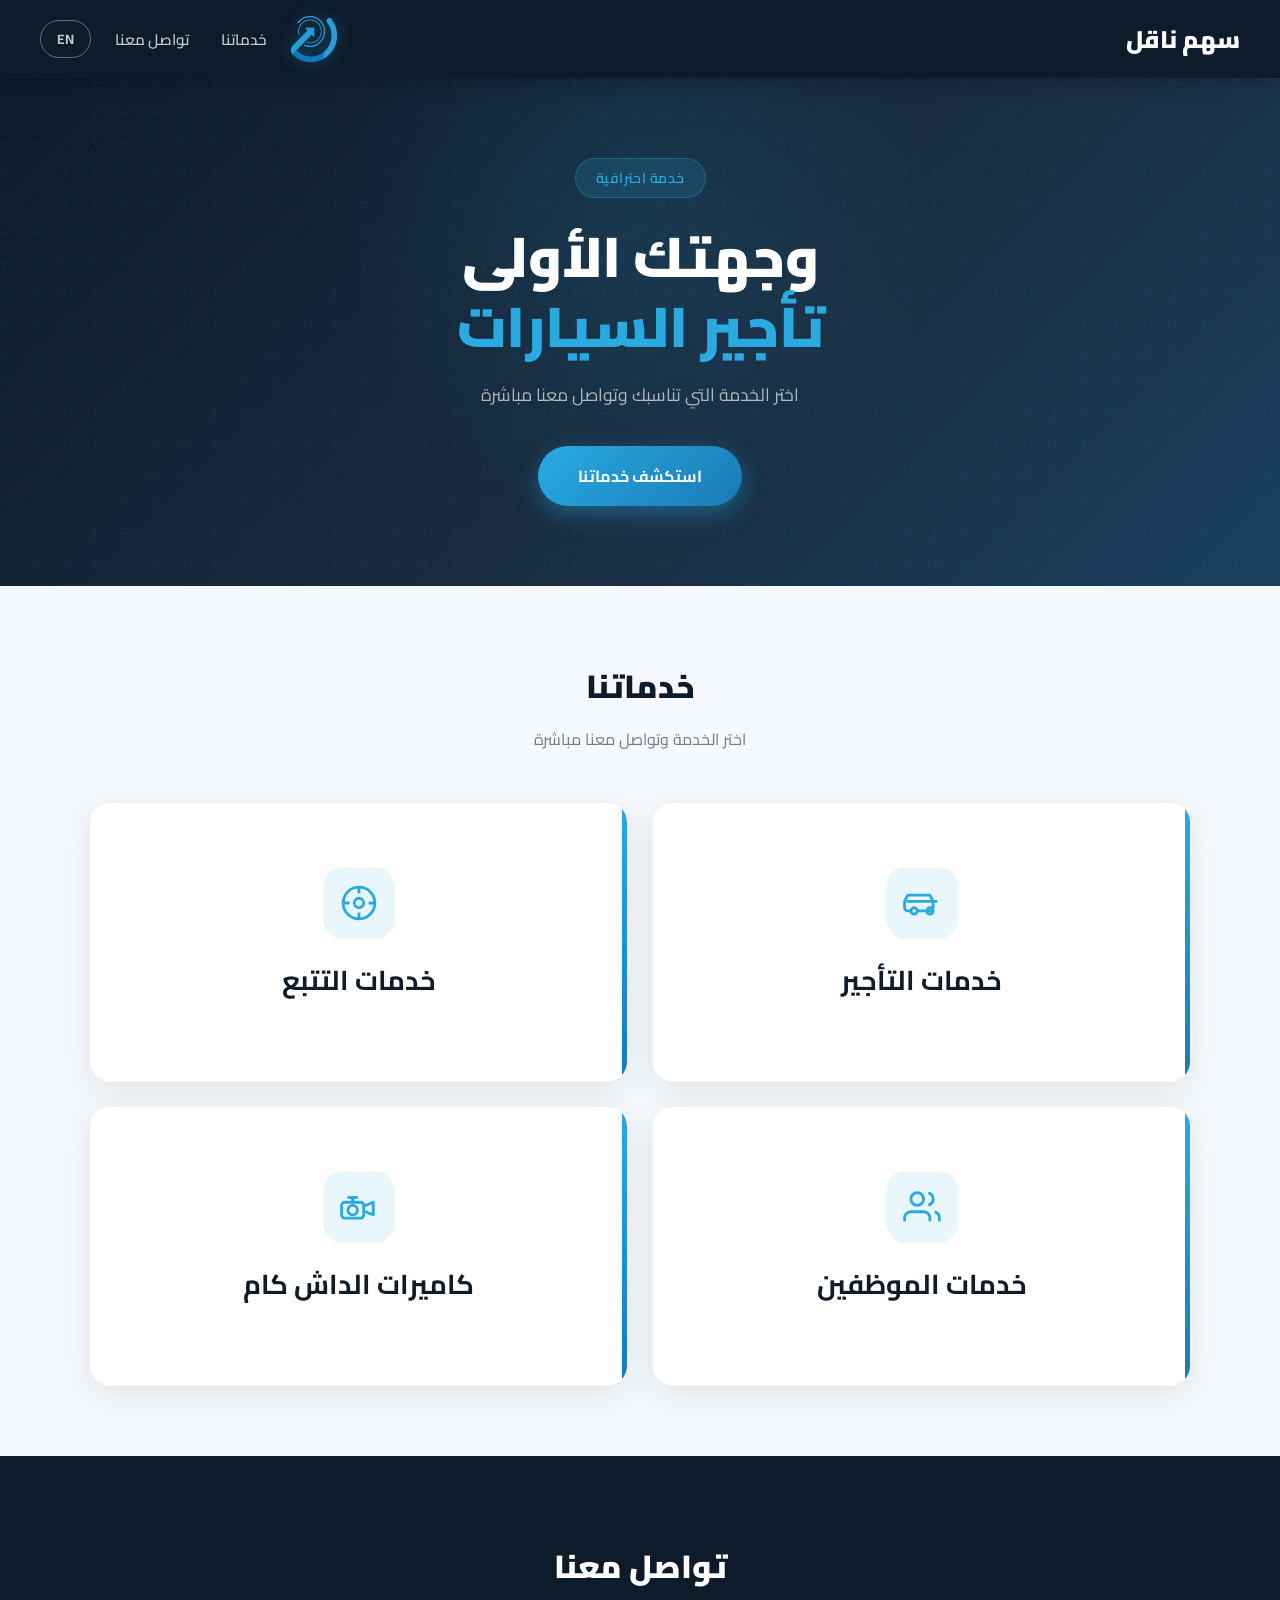
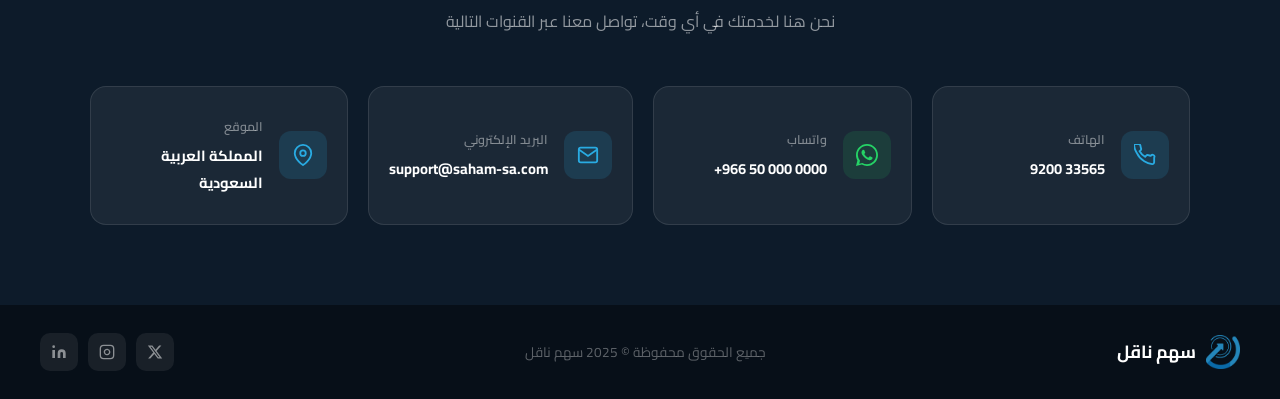
==== commit 75a9b8eb: "9" ====
--- a/index.html
+++ b/index.html
@@ -18,16 +18,20 @@
     <!-- HEADER -->
     <header>
         <div class="header-inner">
+            <div class="header-right">
+                <a href="index.html" class="company-link">
+                    <span class="company-name" data-i18n="company_name">سهم ناقل</span>
+                </a>
+            </div>
             <div class="header-left">
-                <img src="logo.png" alt="سهم ناقل" class="logo">
+                <a href="index.html" class="logo-link">
+                    <img src="logo.png" alt="سهم ناقل" class="logo">
+                </a>
                 <nav>
                     <a href="#services" data-i18n="nav_services">خدماتنا</a>
                     <a href="#contact" data-i18n="nav_contact">تواصل معنا</a>
                 </nav>
                 <button id="lang-toggle" class="lang-btn">EN</button>
-            </div>
-            <div class="header-right">
-                <span class="company-name" data-i18n="company_name">سهم ناقل</span>
             </div>
         </div>
     </header>
--- a/style.css
+++ b/style.css
@@ -85,8 +85,14 @@
     gap: 12px;
 }
 
-html[lang="ar"] .header-right {
-    flex-direction: row-reverse;
+.logo-link {
+    display: inline-flex;
+    align-items: center;
+    text-decoration: none;
+}
+
+.company-link {
+    text-decoration: none;
 }
 
 .logo {
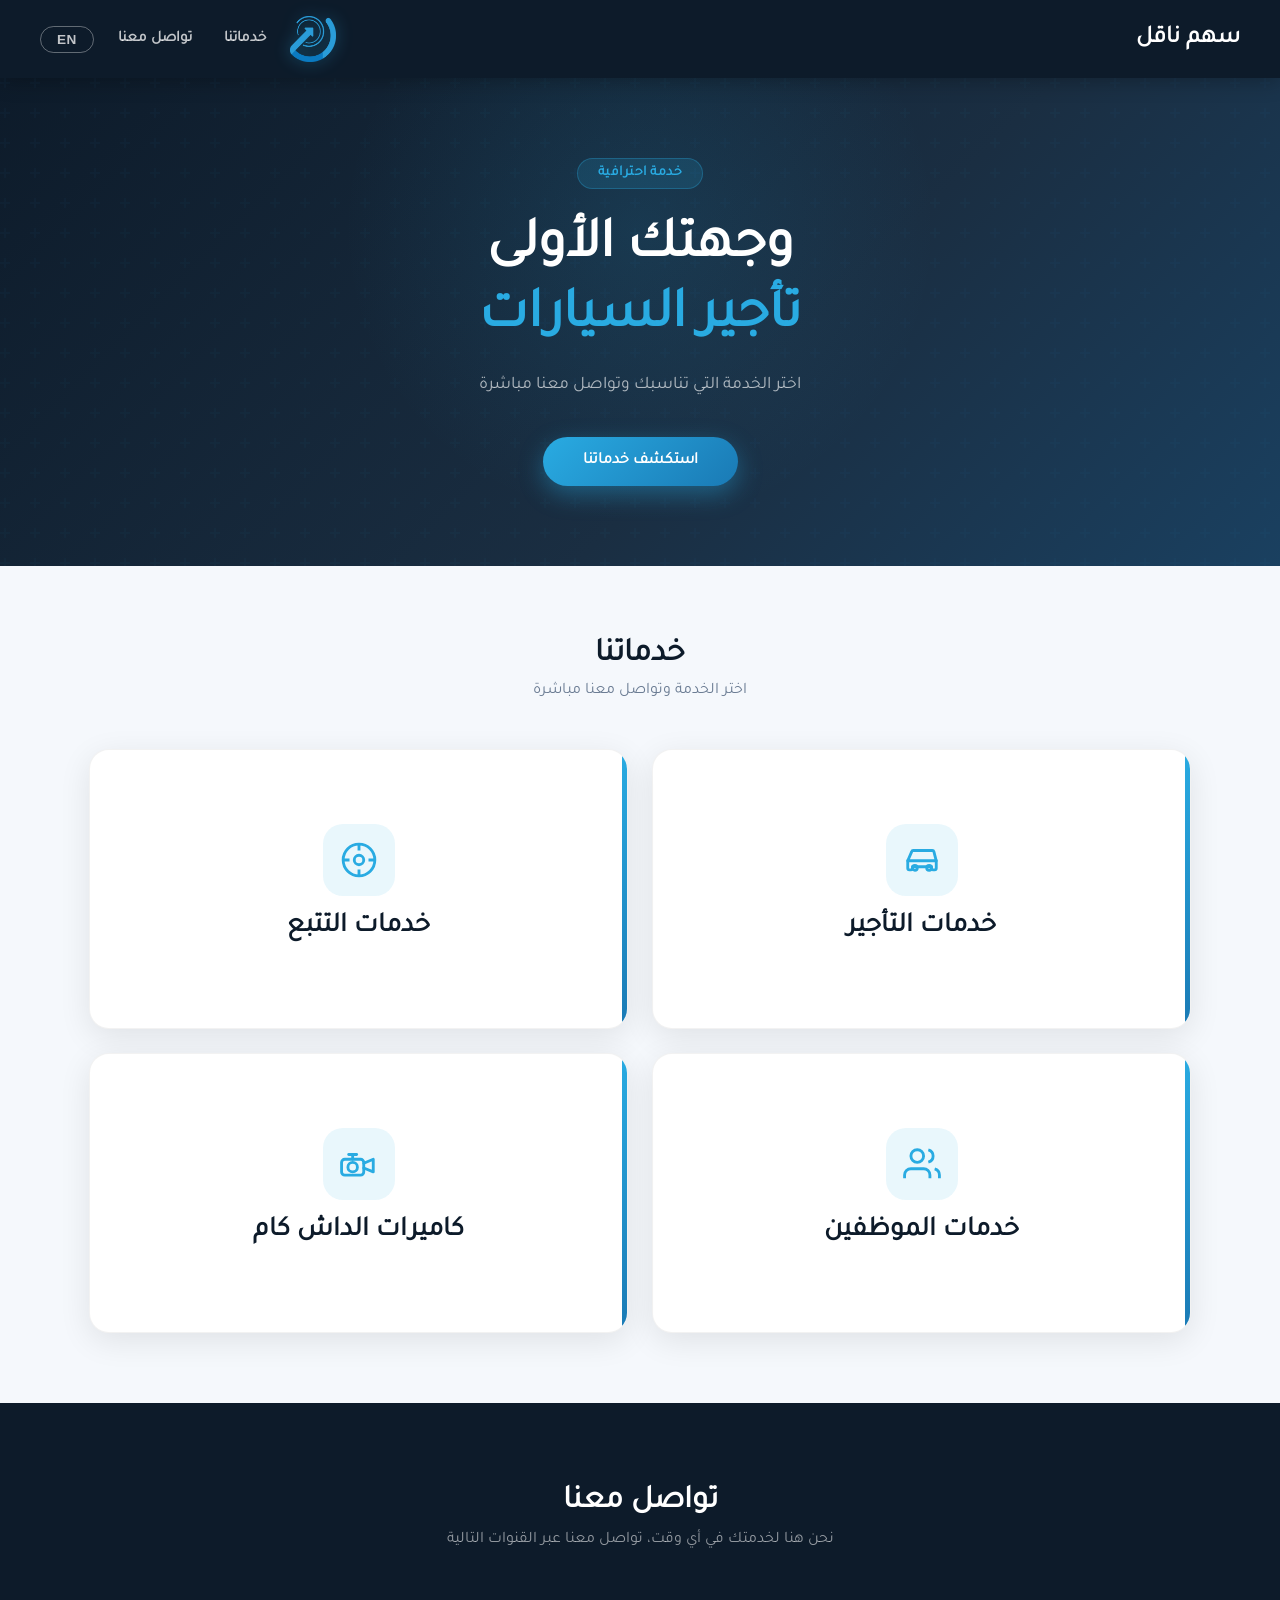
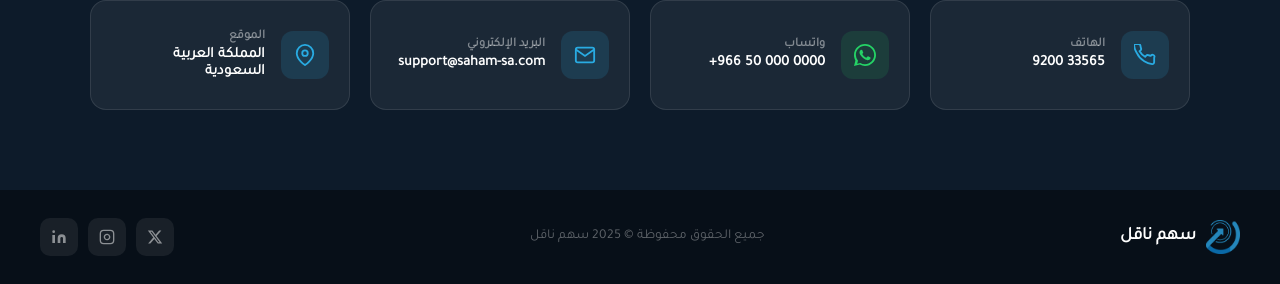
==== commit 7e00599a: "10" ====
--- a/index.html
+++ b/index.html
@@ -4,7 +4,6 @@
     <meta charset="UTF-8">
     <meta name="viewport" content="width=device-width, initial-scale=1.0">
     <title>سهم ناقل</title>
-    <link href="https://fonts.googleapis.com/css2?family=Cairo:wght@400;600;700;900&display=swap" rel="stylesheet">
     <link rel="icon" type="image/png" href="logo.png">
     <link rel="stylesheet" href="style.css">
 </head>
@@ -13,6 +12,26 @@
     <!-- SPLASH SCREEN -->
     <div id="splash">
         <img src="logo.png" alt="سهم ناقل" id="splash-logo">
+    </div>
+
+    <!-- RENTAL CLICK ANIMATION -->
+    <div id="rental-splash" class="rental-splash hidden">
+        <div class="rental-splash-content">
+            <p class="rental-splash-tag">خدمات التأجير</p>
+            <div class="rental-car-track">
+                <div class="rental-car">
+                    <svg viewBox="0 0 64 32" fill="none" stroke="currentColor" stroke-width="2" stroke-linecap="round" stroke-linejoin="round">
+                        <path d="M8 24h48" />
+                        <path d="M16 24c0 2.7-2.2 5-5 5s-5-2.3-5-5 2.2-5 5-5 5 2.3 5 5z" />
+                        <path d="M54 24c0 2.7-2.2 5-5 5s-5-2.3-5-5 2.2-5 5-5 5 2.3 5 5z" />
+                        <path d="M12 24V15c0-2.2 1.8-4 4-4h28c2.2 0 4 1.8 4 4v9" />
+                        <path d="M16 15l4-8h16l4 8" />
+                        <path d="M22 15h10" />
+                        <path d="M4 24h8" />
+                    </svg>
+                </div>
+            </div>
+        </div>
     </div>
 
     <!-- HEADER -->
@@ -58,11 +77,11 @@
         <div class="cards-grid">
 
             <!-- Card 1: خدمات التأجير -->
-            <div class="card card-no-overlay" onclick="window.location.href='rental.html'" style="cursor:pointer">
+            <div id="rental-card" class="card card-no-overlay" style="cursor:pointer">
                 <div class="card-accent"></div>
                 <div class="card-content">
                     <div class="card-icon">
-                        <svg viewBox="0 0 24 24" fill="none" stroke="currentColor" stroke-width="1.8" stroke-linecap="round" stroke-linejoin="round"><path d="M5 17H3a2 2 0 01-2-2v-4l2-4h14l2 4v4a2 2 0 01-2 2h-2"/><circle cx="7" cy="17" r="2"/><circle cx="17" cy="17" r="2"/><path d="M9 17h6"/><path d="M3 11h18"/></svg>
+                        <svg viewBox="0 0 24 24" fill="none" stroke="currentColor" stroke-width="1.8" stroke-linecap="round" stroke-linejoin="round"><path d="M3 12.5h18l-1.5-5.75a1 1 0 00-.98-.75H6.48a1 1 0 00-.98.75L3 12.5z"/><path d="M3 12.5v4.75a1 1 0 001 1h1a1 1 0 001-1v-1h12v1a1 1 0 001 1h1a1 1 0 001-1V12.5"/><circle cx="7.5" cy="17" r="1.5"/><circle cx="16.5" cy="17" r="1.5"/></svg>
                     </div>
                     <h3 data-i18n="card1_title">خدمات التأجير</h3>
                 </div>
@@ -323,6 +342,22 @@
             splash.classList.add('splash-hide');
             setTimeout(() => splash.remove(), 700);
         }, 1400);
+
+        /* ── Rental Card Splash ── */
+        const rentalCard = document.getElementById('rental-card');
+        const rentalSplash = document.getElementById('rental-splash');
+
+        function showRentalSplash() {
+            if (!rentalSplash.classList.contains('visible')) {
+                rentalSplash.classList.remove('hidden');
+                rentalSplash.classList.add('visible');
+                setTimeout(() => {
+                    window.location.href = 'rental.html';
+                }, 1250);
+            }
+        }
+
+        rentalCard.addEventListener('click', showRentalSplash);
     </script>
 
 </body>
--- a/style.css
+++ b/style.css
@@ -1,3 +1,11 @@
+@font-face {
+    font-family: 'Tajawal';
+    src: url('fonts/Tajawal-Regular.ttf') format('truetype');
+    font-weight: 400;
+    font-style: normal;
+    font-display: swap;
+}
+
 :root {
     --blue: #29ABE2;
     --blue-dark: #1a7ab5;
@@ -49,7 +57,7 @@
 html { scroll-behavior: smooth; }
 
 body {
-    font-family: 'Cairo', sans-serif;
+    font-family: 'Tajawal', sans-serif;
     background: var(--bg);
     color: var(--text);
     direction: rtl;
@@ -665,6 +673,79 @@
     box-shadow: 0 10px 28px rgba(41,171,226,0.55);
 }
 
+/* ===== RENTAL CLICK SPLASH ===== */
+.rental-splash {
+    position: fixed;
+    inset: 0;
+    background: rgba(13, 27, 42, 0.97);
+    display: flex;
+    align-items: center;
+    justify-content: center;
+    z-index: 9998;
+    pointer-events: none;
+    opacity: 0;
+    transition: opacity 0.25s ease;
+}
+.rental-splash.hidden {
+    display: none;
+}
+.rental-splash.visible {
+    display: flex;
+    opacity: 1;
+    pointer-events: auto;
+}
+.rental-splash-content {
+    text-align: center;
+    color: #ffffff;
+}
+.rental-splash-tag {
+    display: inline-block;
+    padding: 14px 28px;
+    background: rgba(255,255,255,0.1);
+    border: 1px solid rgba(255,255,255,0.18);
+    border-radius: 999px;
+    font-size: 1.2rem;
+    font-weight: 800;
+    letter-spacing: 0.2em;
+    margin-bottom: 28px;
+}
+.rental-car-track {
+    position: relative;
+    width: min(90vw, 700px);
+    height: 120px;
+    overflow: hidden;
+    margin: 0 auto;
+}
+.rental-car {
+    position: absolute;
+    right: -180px;
+    top: 50%;
+    transform: translateY(-50%);
+    width: 180px;
+    color: #29ABE2;
+    animation: none;
+}
+.rental-splash.visible .rental-car {
+    animation: rental-car-drive 1.2s ease-in-out forwards;
+}
+.rental-car svg {
+    width: 100%;
+    height: auto;
+}
+@keyframes rental-car-drive {
+    0% {
+        right: -220px;
+        transform: translateY(-50%) scale(0.95);
+    }
+    30% {
+        transform: translateY(-50%) scale(1.05);
+    }
+    100% {
+        right: 110%;
+        transform: translateY(-50%) scale(1);
+    }
+}
+
 /* ===== RESPONSIVE ===== */
 @media (max-width: 900px) {
     .contact-cards { grid-template-columns: repeat(2, 1fr); }
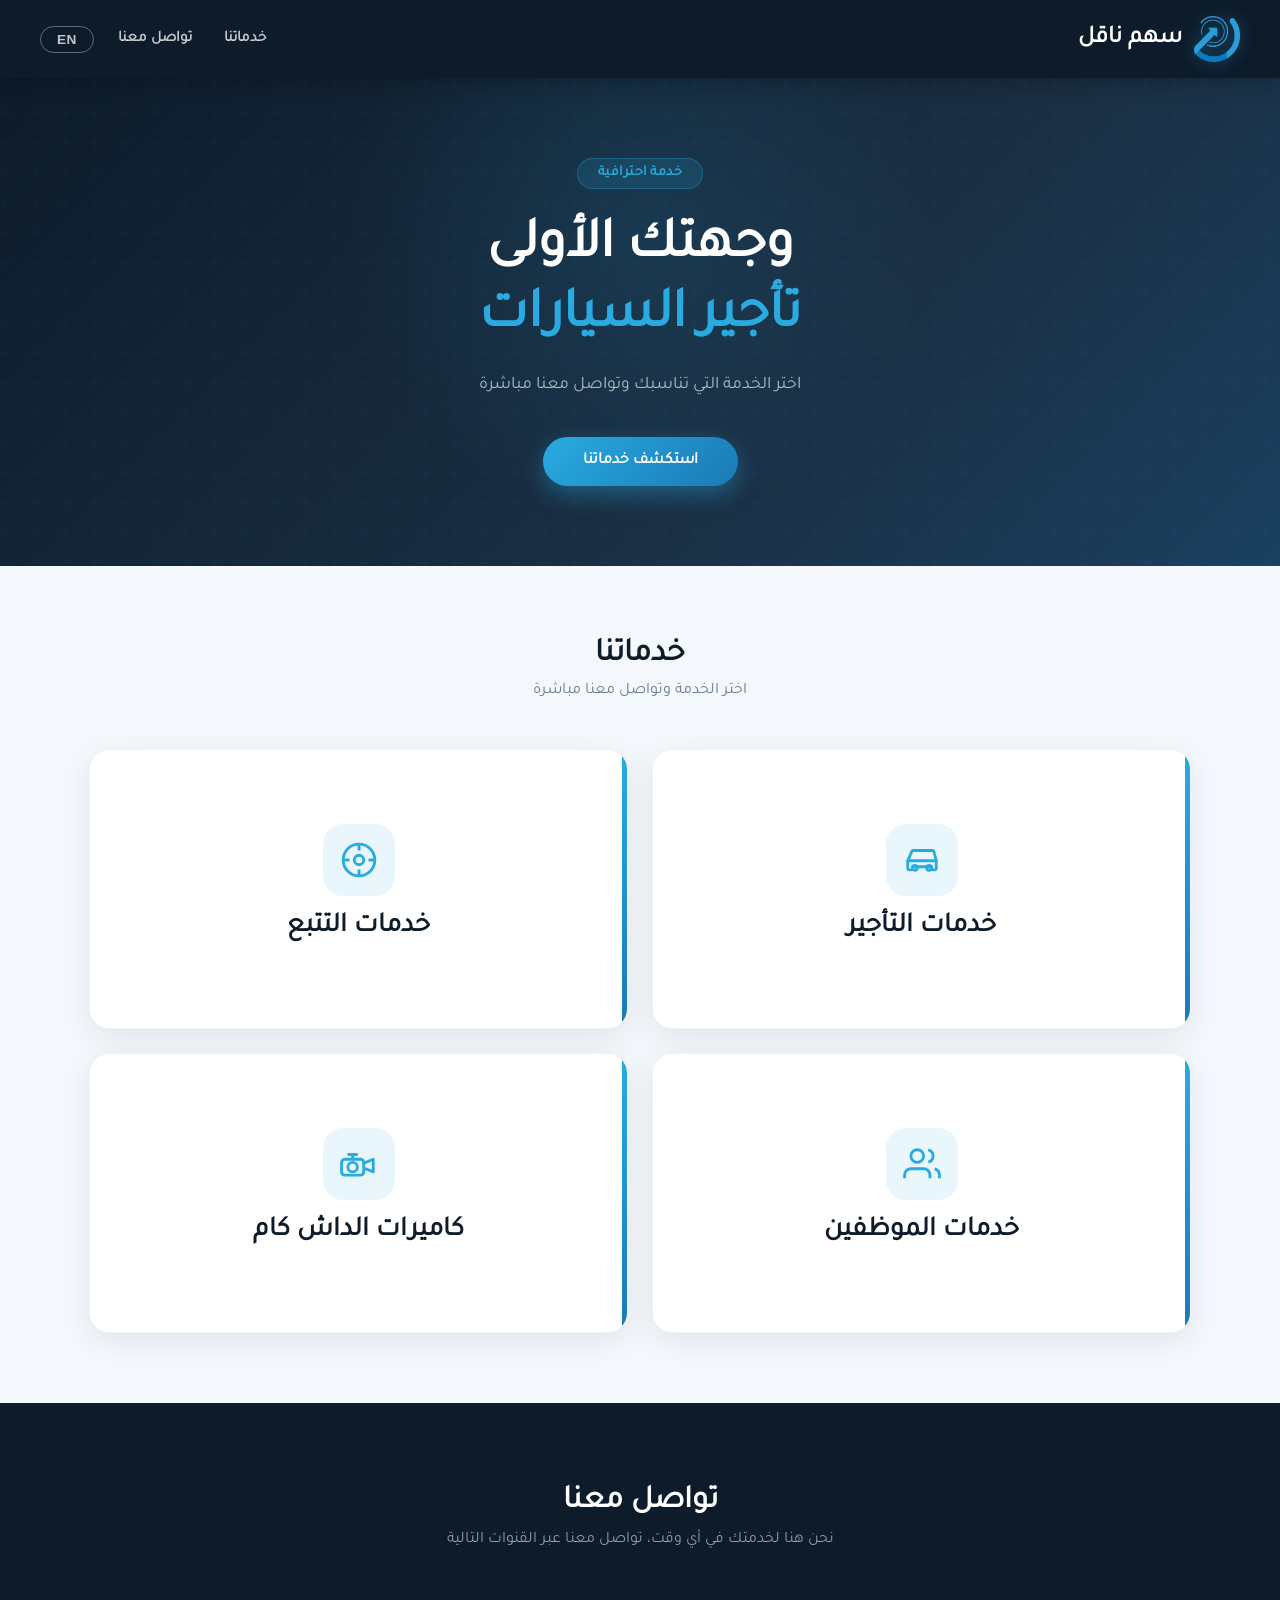
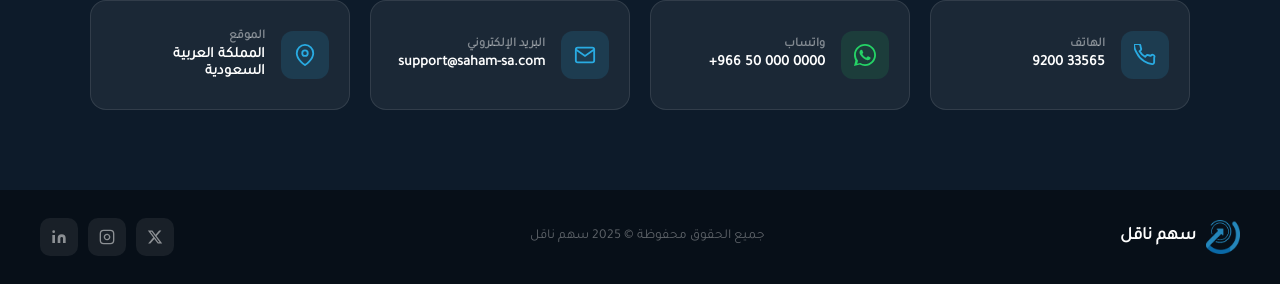
==== commit 818dfa60: "11" ====
--- a/index.html
+++ b/index.html
@@ -20,15 +20,7 @@
             <p class="rental-splash-tag">خدمات التأجير</p>
             <div class="rental-car-track">
                 <div class="rental-car">
-                    <svg viewBox="0 0 64 32" fill="none" stroke="currentColor" stroke-width="2" stroke-linecap="round" stroke-linejoin="round">
-                        <path d="M8 24h48" />
-                        <path d="M16 24c0 2.7-2.2 5-5 5s-5-2.3-5-5 2.2-5 5-5 5 2.3 5 5z" />
-                        <path d="M54 24c0 2.7-2.2 5-5 5s-5-2.3-5-5 2.2-5 5-5 5 2.3 5 5z" />
-                        <path d="M12 24V15c0-2.2 1.8-4 4-4h28c2.2 0 4 1.8 4 4v9" />
-                        <path d="M16 15l4-8h16l4 8" />
-                        <path d="M22 15h10" />
-                        <path d="M4 24h8" />
-                    </svg>
+                    <img src="car.svg" alt="سيارة التأجير" class="rental-car-img">
                 </div>
             </div>
         </div>
@@ -38,14 +30,14 @@
     <header>
         <div class="header-inner">
             <div class="header-right">
+                <a href="index.html" class="logo-link">
+                    <img src="logo.png" alt="سهم ناقل" class="logo">
+                </a>
                 <a href="index.html" class="company-link">
                     <span class="company-name" data-i18n="company_name">سهم ناقل</span>
                 </a>
             </div>
             <div class="header-left">
-                <a href="index.html" class="logo-link">
-                    <img src="logo.png" alt="سهم ناقل" class="logo">
-                </a>
                 <nav>
                     <a href="#services" data-i18n="nav_services">خدماتنا</a>
                     <a href="#contact" data-i18n="nav_contact">تواصل معنا</a>
--- a/style.css
+++ b/style.css
@@ -728,6 +728,7 @@
 .rental-splash.visible .rental-car {
     animation: rental-car-drive 1.2s ease-in-out forwards;
 }
+.rental-car img,
 .rental-car svg {
     width: 100%;
     height: auto;
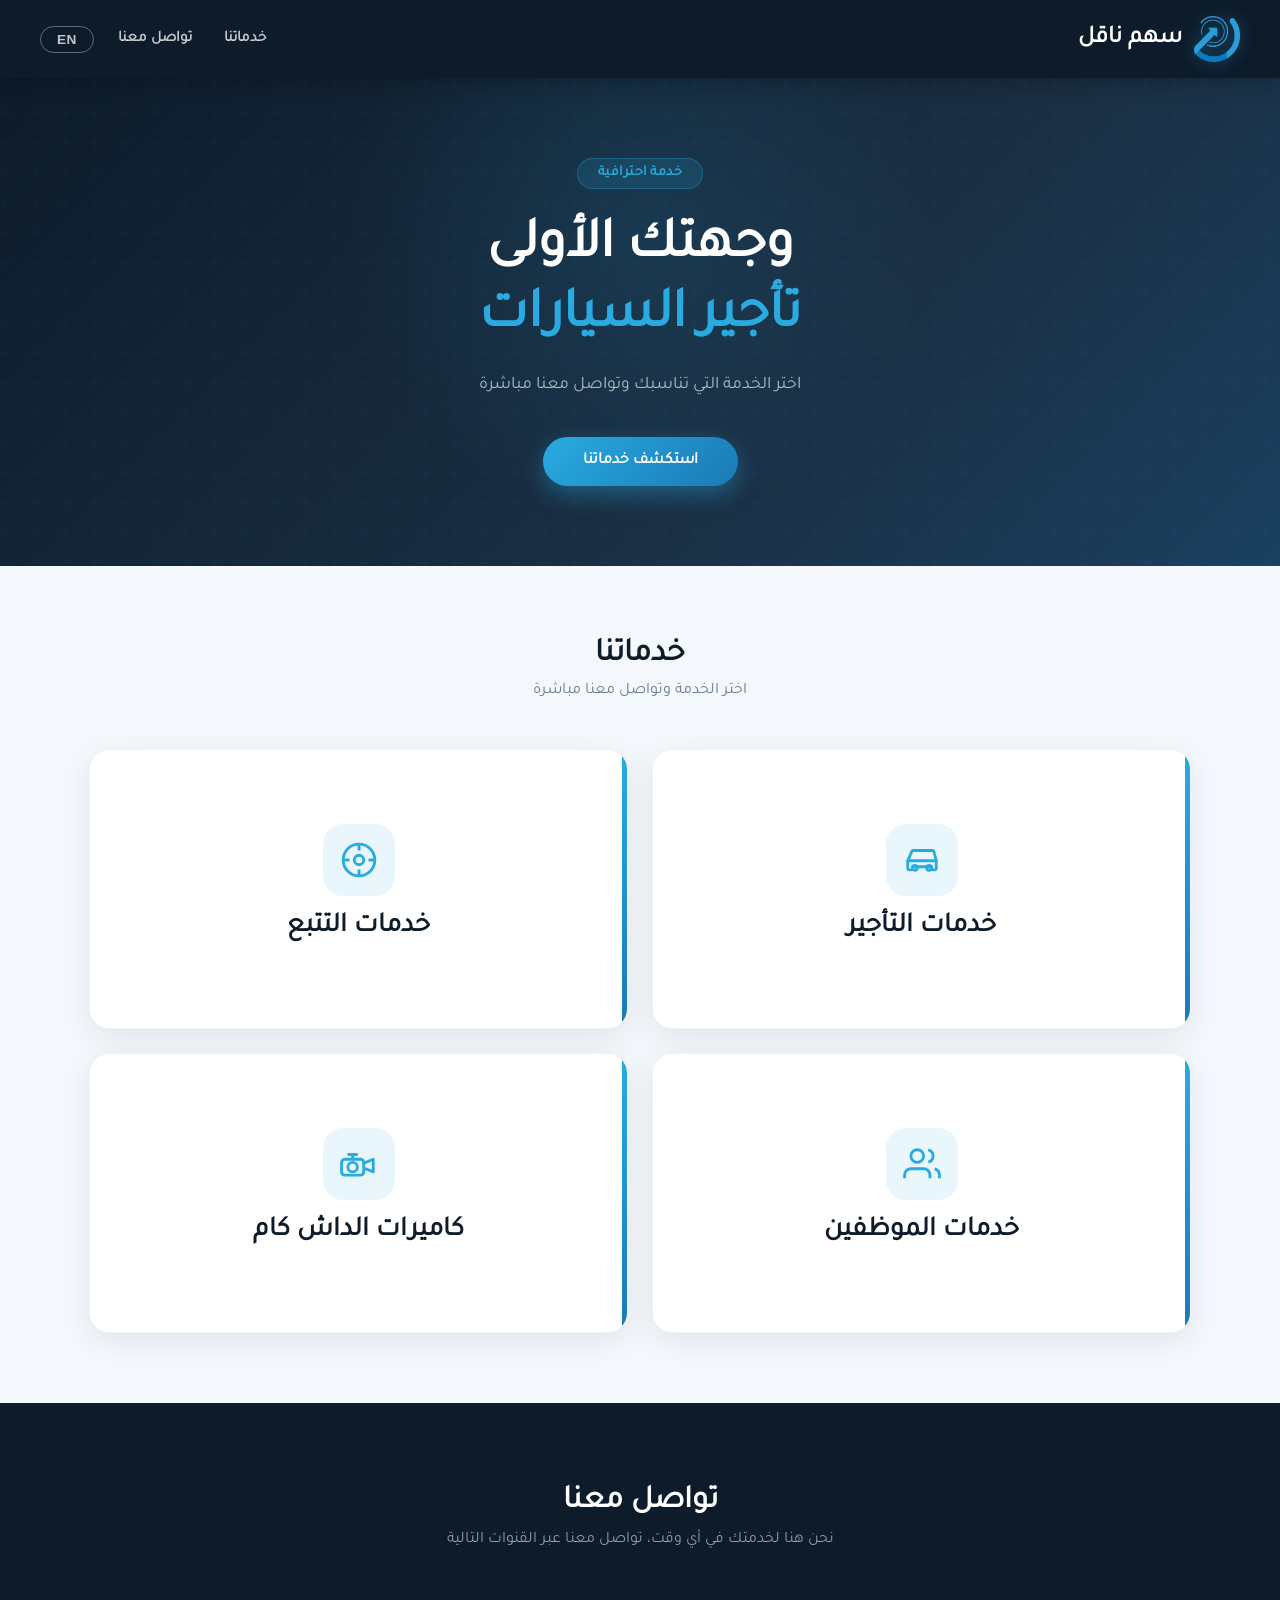
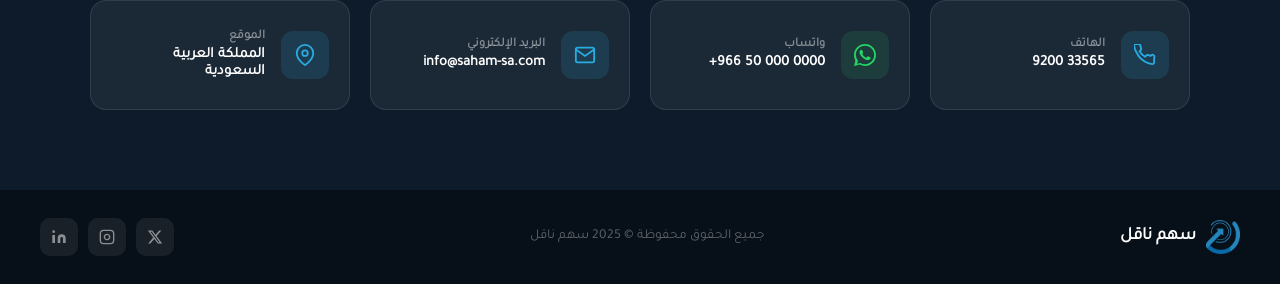
==== commit 3ce4cd85: "12" ====
--- a/index.html
+++ b/index.html
@@ -90,8 +90,8 @@
                 </div>
                 <div class="card-overlay">
                     <p class="overlay-title" data-i18n="card2_overlay_title">اختر ما يناسبك</p>
-                    <a href="#" class="option-btn" data-i18n="card2_btn1">خدماتنا</a>
-                    <a href="#" class="option-btn outline" data-i18n="card2_btn2">تسجيل</a>
+                    <a href="tracking.html" class="option-btn" data-i18n="card2_btn1">خدماتنا</a>
+                    <a href="tracking.html#form-section" class="option-btn outline" data-i18n="card2_btn2">تسجيل</a>
                 </div>
             </div>
 
@@ -159,13 +159,13 @@
                     </div>
                 </a>
 
-                <a href="mailto:support@saham-sa.com" class="contact-card">
+                <a href="mailto:info@saham-sa.com" class="contact-card">
                     <div class="contact-icon">
                         <svg viewBox="0 0 24 24" fill="none" stroke="currentColor" stroke-width="2"><path d="M4 4h16c1.1 0 2 .9 2 2v12c0 1.1-.9 2-2 2H4c-1.1 0-2-.9-2-2V6c0-1.1.9-2 2-2z"/><polyline points="22,6 12,13 2,6"/></svg>
                     </div>
                     <div>
                         <p class="contact-label" data-i18n="contact_email_label">البريد الإلكتروني</p>
-                        <p class="contact-value" dir="ltr" style="white-space:nowrap;">support@saham-sa.com</p>
+                        <p class="contact-value" dir="ltr" style="white-space:nowrap;">info@saham-sa.com</p>
                     </div>
                 </a>
 
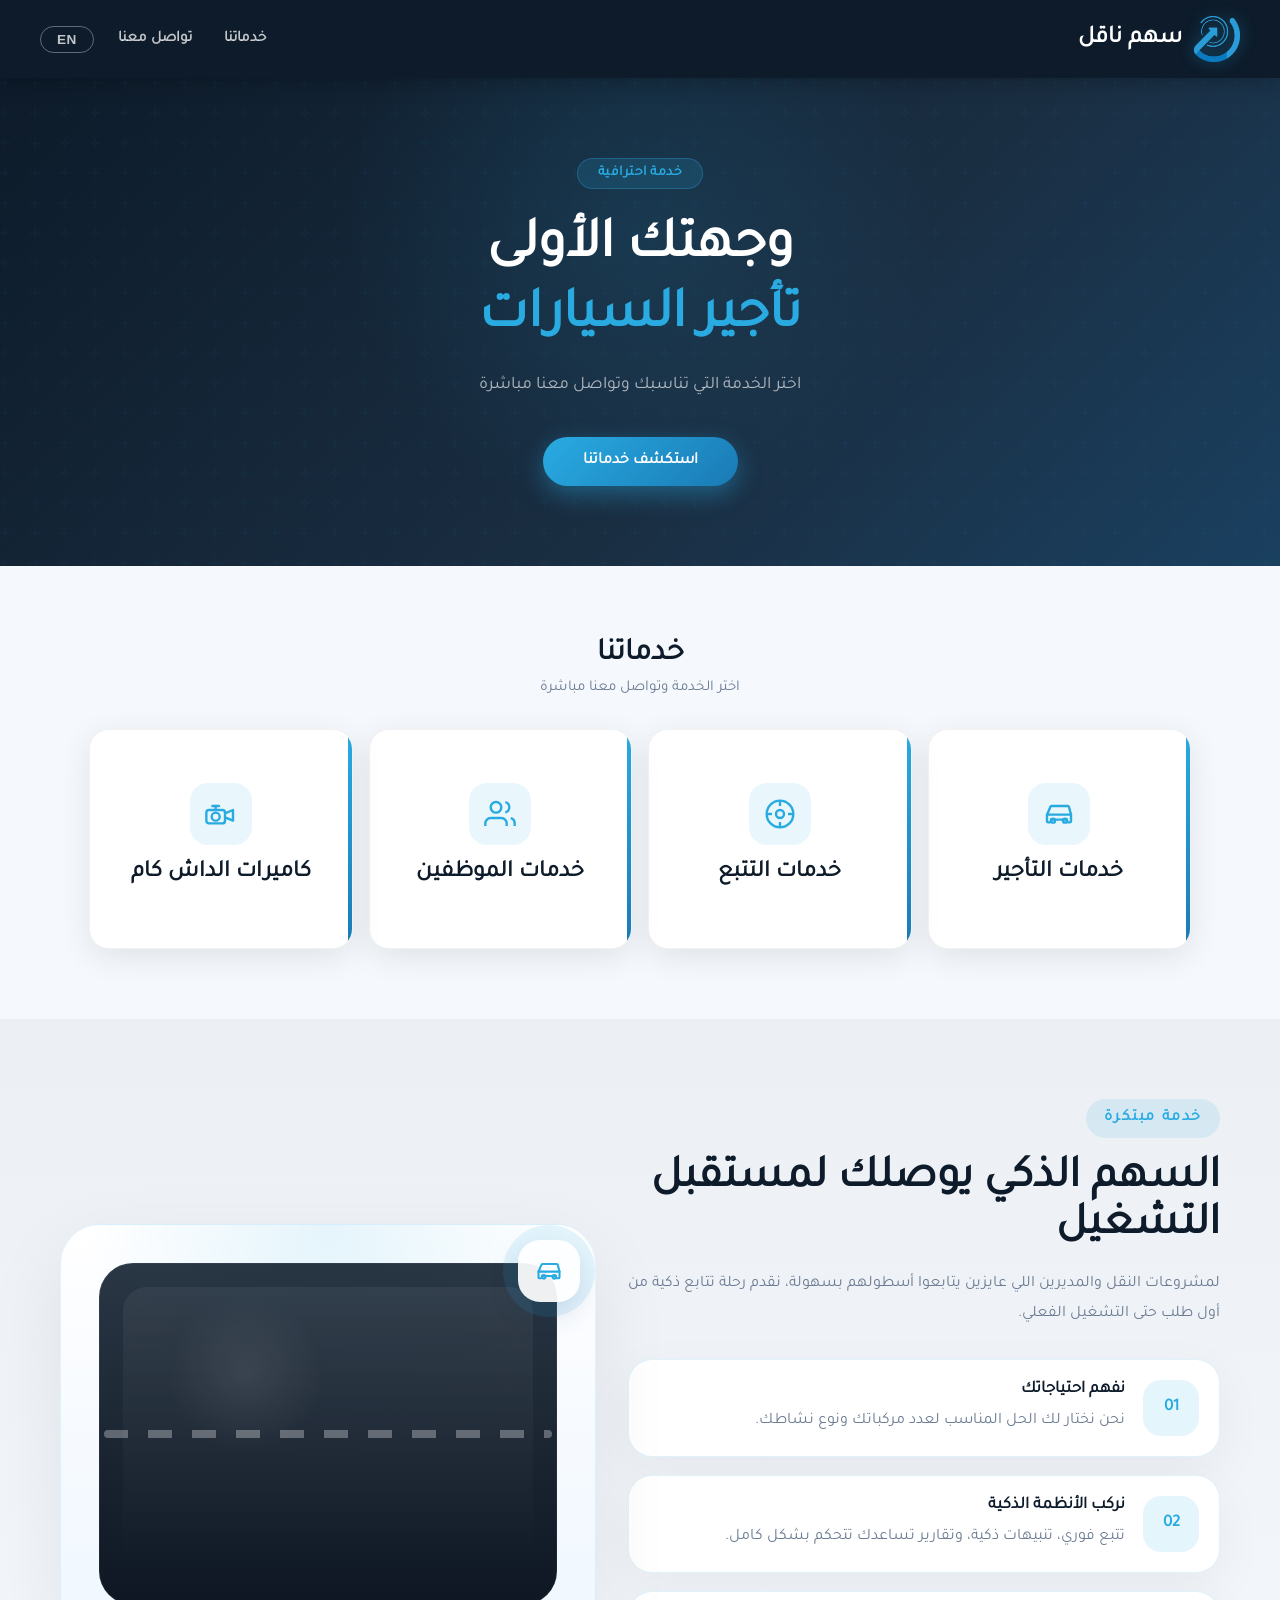
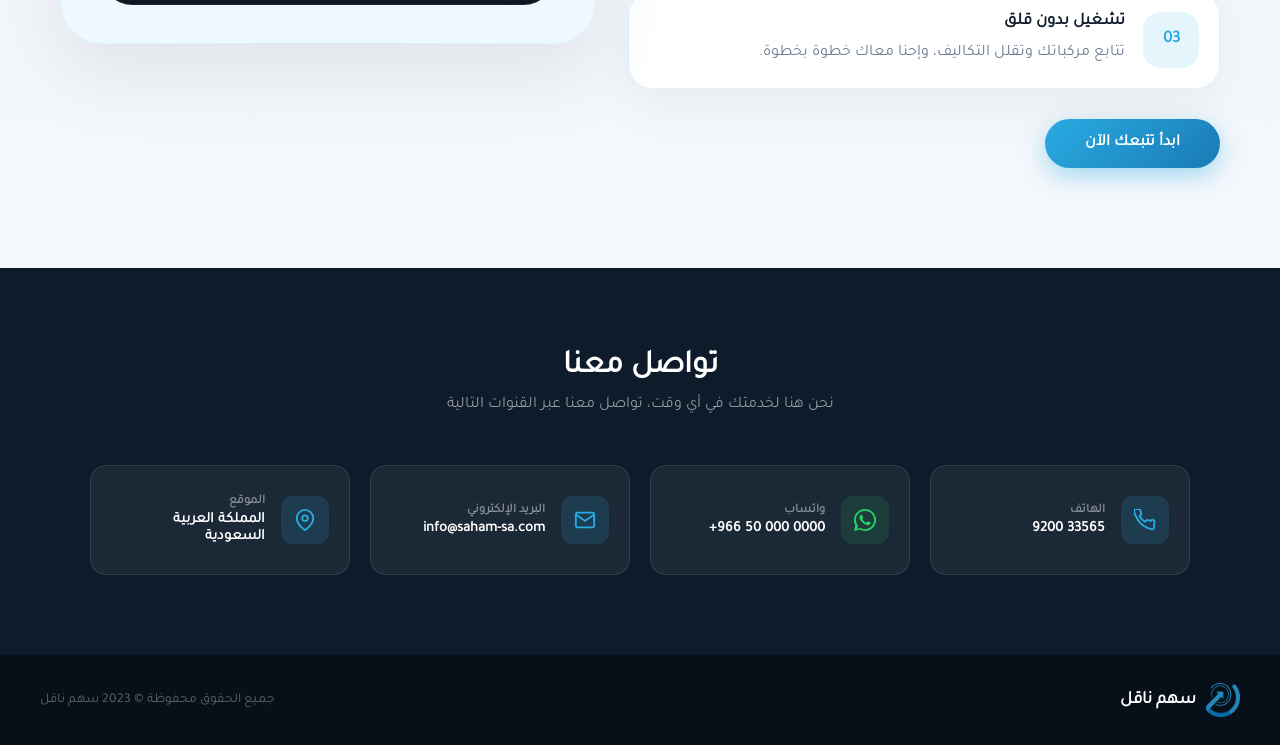
==== commit 79447040: "13" ====
--- a/index.html
+++ b/index.html
@@ -130,6 +130,54 @@
         </div>
     </section>
 
+    <!-- CREATIVE SERVICE ROAD -->
+    <section class="creative-section">
+        <div class="creative-container">
+            <div class="creative-copy">
+                <span class="section-tag">خدمة مبتكرة</span>
+                <h2>السهم الذكي يوصلك لمستقبل التشغيل</h2>
+                <p>لمشروعات النقل والمديرين اللي عايزين يتابعوا أسطولهم بسهولة، نقدم رحلة تتابع ذكية من أول طلب حتى التشغيل الفعلي.</p>
+
+                <div class="creative-steps">
+                    <div class="creative-step">
+                        <strong>01</strong>
+                        <div>
+                            <h3>نفهم احتياجاتك</h3>
+                            <p>نحن نختار لك الحل المناسب لعدد مركباتك ونوع نشاطك.</p>
+                        </div>
+                    </div>
+                    <div class="creative-step">
+                        <strong>02</strong>
+                        <div>
+                            <h3>نركب الأنظمة الذكية</h3>
+                            <p>تتبع فوري، تنبيهات ذكية، وتقارير تساعدك تتحكم بشكل كامل.</p>
+                        </div>
+                    </div>
+                    <div class="creative-step">
+                        <strong>03</strong>
+                        <div>
+                            <h3>تشغيل بدون قلق</h3>
+                            <p>تتابع مركباتك وتقلل التكاليف، وإحنا معاك خطوة بخطوة.</p>
+                        </div>
+                    </div>
+                </div>
+
+                <a href="tracking.html#form-section" class="hero-btn">ابدأ تتبعك الآن</a>
+            </div>
+            <div class="creative-road">
+                <div class="road-frame">
+                    <div class="road-track"></div>
+                    <div class="road-dash"></div>
+                    <div class="car-pulse">
+                        <div class="car-icon">
+                            <svg viewBox="0 0 24 24" fill="none" stroke="currentColor" stroke-width="1.8" stroke-linecap="round" stroke-linejoin="round"><path d="M3 12.5h18l-1.5-5.75a1 1 0 00-.98-.75H6.48a1 1 0 00-.98.75L3 12.5z"/><path d="M3 12.5v4.75a1 1 0 001 1h1a1 1 0 001-1v-1h12v1a1 1 0 001 1h1a1 1 0 001-1V12.5"/><circle cx="7.5" cy="17" r="1.5"/><circle cx="16.5" cy="17" r="1.5"/></svg>
+                        </div>
+                    </div>
+                </div>
+            </div>
+        </div>
+    </section>
+
     <!-- CONTACT -->
     <section id="contact" class="contact-section">
         <div class="contact-inner">
@@ -190,18 +238,7 @@
                 <img src="logo.png" alt="سهم ناقل" class="footer-logo">
                 <span>سهم ناقل</span>
             </div>
-            <p class="footer-copy" data-i18n="footer_copy">جميع الحقوق محفوظة &copy; 2025 سهم ناقل</p>
-            <div class="social-links">
-                <a href="#" class="social-btn" title="تويتر">
-                    <svg viewBox="0 0 24 24" fill="currentColor"><path d="M18.244 2.25h3.308l-7.227 8.26 8.502 11.24H16.17l-5.214-6.817L4.99 21.75H1.68l7.73-8.835L1.254 2.25H8.08l4.713 6.231zm-1.161 17.52h1.833L7.084 4.126H5.117z"/></svg>
-                </a>
-                <a href="#" class="social-btn" title="إنستغرام">
-                    <svg viewBox="0 0 24 24" fill="none" stroke="currentColor" stroke-width="2"><rect x="2" y="2" width="20" height="20" rx="5" ry="5"/><path d="M16 11.37A4 4 0 1112.63 8 4 4 0 0116 11.37z"/><line x1="17.5" y1="6.5" x2="17.51" y2="6.5"/></svg>
-                </a>
-                <a href="#" class="social-btn" title="لينكد إن">
-                    <svg viewBox="0 0 24 24" fill="currentColor"><path d="M16 8a6 6 0 016 6v7h-4v-7a2 2 0 00-2-2 2 2 0 00-2 2v7h-4v-7a6 6 0 016-6zM2 9h4v12H2z"/><circle cx="4" cy="4" r="2"/></svg>
-                </a>
-            </div>
+            <p class="footer-copy" data-i18n="footer_copy">جميع الحقوق محفوظة &copy; 2023 سهم ناقل</p>
         </div>
     </footer>
 
@@ -240,7 +277,7 @@
                 contact_email_label:    'البريد الإلكتروني',
                 contact_location_label: 'الموقع',
                 contact_location_value: 'المملكة العربية السعودية',
-                footer_copy:            'جميع الحقوق محفوظة © 2025 سهم ناقل',
+                footer_copy:            'جميع الحقوق محفوظة © 2023 سهم ناقل',
                 sidebar_rental:         'تأجير السيارات',
                 sidebar_tracking:       'خدمات التتبع',
                 sidebar_dashcam:        'كاميرات الداش كام',
@@ -272,7 +309,7 @@
                 contact_email_label:    'Email',
                 contact_location_label: 'Location',
                 contact_location_value: 'Saudi Arabia',
-                footer_copy:            'All Rights Reserved © 2025 Sahm Naqil',
+                footer_copy:            'All Rights Reserved © 2023 Sahm Naqil',
                 sidebar_rental:         'Car Rental',
                 sidebar_tracking:       'Tracking Services',
                 sidebar_dashcam:        'Dashcam Cameras',
--- a/style.css
+++ b/style.css
@@ -254,26 +254,27 @@
 
 .section-header {
     text-align: center;
-    margin-bottom: 48px;
+    margin-bottom: 32px;
 }
 
 .section-header h2 {
-    font-size: 2rem;
+    font-size: 1.9rem;
     font-weight: 900;
     color: var(--navy);
-    margin-bottom: 8px;
+    margin-bottom: 6px;
 }
 
 .section-header p {
     color: var(--text-light);
-    font-size: 1rem;
+    font-size: 0.94rem;
 }
 
 /* ===== CARDS GRID ===== */
 .cards-grid {
     display: grid;
-    grid-template-columns: repeat(2, 1fr);
-    gap: 24px;
+    grid-template-columns: repeat(auto-fit, minmax(220px, 1fr));
+    gap: 16px;
+    align-items: stretch;
 }
 
 /* ===== CARD ===== */
@@ -281,7 +282,7 @@
     position: relative;
     background: var(--white);
     border-radius: var(--radius);
-    min-height: 280px;
+    min-height: 220px;
     display: flex;
     align-items: center;
     justify-content: center;
@@ -293,15 +294,15 @@
 }
 
 .card:hover {
-    transform: translateY(-6px);
-    box-shadow: 0 20px 50px rgba(41,171,226,0.18);
+    transform: translateY(-4px);
+    box-shadow: 0 16px 40px rgba(41,171,226,0.16);
 }
 
 .card-accent {
     position: absolute;
     top: 0;
     right: 0;
-    width: 5px;
+    width: 4px;
     height: 100%;
     background: linear-gradient(180deg, var(--blue), var(--blue-dark));
     border-radius: 0 var(--radius) var(--radius) 0;
@@ -312,26 +313,26 @@
 
 .card-content {
     text-align: center;
-    padding: 32px;
+    padding: 22px 24px;
     position: relative;
     z-index: 1;
     transition: opacity 0.3s ease, transform 0.3s ease;
 }
 
 .card-num {
-    font-size: 3.5rem;
+    font-size: 3.2rem;
     font-weight: 900;
     color: var(--blue);
     opacity: 0.12;
     line-height: 1;
-    margin-bottom: 12px;
+    margin-bottom: 10px;
 }
 
 .card-content h3 {
-    font-size: 1.7rem;
+    font-size: 1.45rem;
     font-weight: 700;
     color: var(--navy);
-    margin-bottom: 10px;
+    margin-bottom: 8px;
 }
 
 .card-desc {
@@ -342,20 +343,20 @@
 
 /* ===== CARD ICON ===== */
 .card-icon {
-    width: 72px;
-    height: 72px;
+    width: 62px;
+    height: 62px;
     background: rgba(41,171,226,0.1);
-    border-radius: 20px;
-    display: flex;
-    align-items: center;
-    justify-content: center;
-    margin: 0 auto 16px;
+    border-radius: 18px;
+    display: flex;
+    align-items: center;
+    justify-content: center;
+    margin: 0 auto 14px;
     transition: background 0.3s ease;
 }
 
 .card-icon svg {
-    width: 38px;
-    height: 38px;
+    width: 32px;
+    height: 32px;
     color: var(--blue);
     transition: color 0.3s ease;
 }
@@ -752,12 +753,207 @@
     .contact-cards { grid-template-columns: repeat(2, 1fr); }
 }
 
+.creative-section {
+    padding: 80px 24px;
+    background: linear-gradient(180deg, rgba(9,19,35,0.04) 0%, rgba(245,248,252,1) 100%);
+}
+
+.creative-container {
+    max-width: 1160px;
+    margin: 0 auto;
+    display: grid;
+    grid-template-columns: 1.05fr 0.95fr;
+    gap: 32px;
+    align-items: center;
+}
+
+.creative-copy .section-tag {
+    display: inline-flex;
+    padding: 10px 18px;
+    border-radius: 999px;
+    background: rgba(41,171,226,0.12);
+    color: var(--blue);
+    font-weight: 700;
+    letter-spacing: 0.1em;
+    text-transform: uppercase;
+    margin-bottom: 18px;
+}
+
+.creative-copy h2 {
+    font-size: clamp(2rem, 3.5vw, 3.4rem);
+    line-height: 1.05;
+    margin-bottom: 20px;
+    color: var(--navy);
+}
+
+.creative-copy p {
+    max-width: 620px;
+    color: var(--text-light);
+    font-size: 1rem;
+    line-height: 1.85;
+    margin-bottom: 30px;
+}
+
+.creative-steps {
+    display: grid;
+    gap: 18px;
+    margin-bottom: 30px;
+}
+
+.creative-step {
+    display: grid;
+    grid-template-columns: 56px 1fr;
+    gap: 18px;
+    align-items: flex-start;
+    background: #fff;
+    border-radius: 24px;
+    padding: 20px;
+    border: 1px solid rgba(41,171,226,0.14);
+    box-shadow: 0 16px 50px rgba(10,23,38,0.05);
+}
+
+.creative-step strong {
+    width: 56px;
+    height: 56px;
+    border-radius: 18px;
+    display: inline-grid;
+    place-items: center;
+    background: rgba(41,171,226,0.12);
+    color: var(--blue);
+    font-size: 1.05rem;
+}
+
+.creative-step h3 {
+    font-size: 1.05rem;
+    margin-bottom: 8px;
+    color: var(--navy);
+}
+
+.creative-step p {
+    margin: 0;
+    color: var(--text-light);
+    line-height: 1.7;
+}
+
+.creative-road {
+    display: flex;
+    justify-content: center;
+    align-items: center;
+}
+
+.road-frame {
+    position: relative;
+    width: 100%;
+    min-height: 420px;
+    border-radius: 40px;
+    background: radial-gradient(circle at top, rgba(41,171,226,0.12), transparent 48%),
+                linear-gradient(180deg, #ffffff 0%, #f8fbff 40%, #eff7ff 100%);
+    border: 1px solid rgba(41,171,226,0.12);
+    overflow: hidden;
+    box-shadow: 0 30px 80px rgba(10,23,38,0.08);
+}
+
+.road-track {
+    position: absolute;
+    inset: 38px;
+    border-radius: 34px;
+    background: linear-gradient(180deg, rgba(13,27,42,0.88), rgba(10,18,31,0.98));
+    box-shadow: inset 0 0 0 1px rgba(255,255,255,0.05);
+}
+
+.road-track::before {
+    content: '';
+    position: absolute;
+    inset: 24px;
+    border-radius: 24px;
+    background: radial-gradient(circle at 30% 30%, rgba(255,255,255,0.08), transparent 22%),
+                linear-gradient(180deg, rgba(255,255,255,0.06) 0%, transparent 100%);
+}
+
+.road-dash {
+    position: absolute;
+    top: 50%;
+    left: 8%;
+    width: 84%;
+    height: 8px;
+    transform: translateY(-50%);
+    background: repeating-linear-gradient(90deg, rgba(255,255,255,0.3), rgba(255,255,255,0.3) 24px, transparent 24px, transparent 44px);
+    border-radius: 10px;
+}
+
+.car-pulse {
+    position: absolute;
+    width: 92px;
+    height: 92px;
+    border-radius: 50%;
+    background: rgba(41,171,226,0.12);
+    display: grid;
+    place-items: center;
+    animation: car-drive 8s ease-in-out infinite;
+}
+
+.car-icon {
+    width: 62px;
+    height: 62px;
+    border-radius: 22px;
+    background: rgba(255,255,255,0.92);
+    display: grid;
+    place-items: center;
+    box-shadow: 0 12px 30px rgba(20,61,112,0.14);
+}
+
+.car-icon svg {
+    width: 28px;
+    height: 28px;
+    color: var(--blue);
+}
+
+@keyframes car-drive {
+    0%, 100% { left: 8%; top: 45%; }
+    25% { left: 80%; top: 45%; }
+    40% { left: 80%; top: 20%; }
+    60% { left: 12%; top: 20%; }
+    75% { left: 12%; top: 70%; }
+}
+
+@media (max-width: 980px) {
+    .creative-container {
+        grid-template-columns: 1fr;
+    }
+}
+
 @media (max-width: 640px) {
-    header { padding: 14px 20px; }
+    header { padding: 14px 18px; }
     nav { display: none; }
-    .hero { padding: 60px 20px; }
-    .cards-grid { grid-template-columns: 1fr; }
-    .contact-cards { grid-template-columns: 1fr; }
+    .hero {
+        padding: 48px 18px;
+        min-height: 360px;
+    }
+    .hero-tag { margin-bottom: 18px; }
+    .hero-sub { margin-bottom: 26px; font-size: 1rem; }
+    .hero-btn { padding: 12px 28px; font-size: 0.95rem; }
+    #services { margin: 50px auto; padding: 0 18px; }
+    .section-header { margin-bottom: 24px; }
+    .section-header h2 { font-size: 1.75rem; }
+    .cards-grid { grid-template-columns: 1fr; gap: 14px; }
+    .card { min-height: 200px; }
+    .card-content { padding: 18px 20px; }
+    .card-content h3 { font-size: 1.3rem; }
+    .card-icon { width: 56px; height: 56px; margin-bottom: 12px; }
+    .card-icon svg { width: 28px; height: 28px; }
+    .contact-section { padding: 50px 18px; }
+    .contact-text { margin-bottom: 30px; }
+    .contact-text h2 { font-size: 1.7rem; }
+    .contact-cards { grid-template-columns: 1fr; gap: 14px; }
+    .contact-card { padding: 18px 16px; gap: 12px; }
+    .contact-icon { width: 44px; height: 44px; }
+    .creative-section { padding: 50px 18px; }
+    .creative-copy h2 { font-size: 2rem; }
+    .creative-copy p { margin-bottom: 24px; }
+    .creative-steps { gap: 14px; }
+    .creative-step { grid-template-columns: 1fr; padding: 16px; }
+    .creative-step strong { width: 48px; height: 48px; font-size: 0.95rem; }
+    .creative-road { order: -1; }
+    .road-frame { min-height: 300px; }
     .footer-inner { flex-direction: column; text-align: center; gap: 14px; }
-    .card { min-height: 220px; }
-}
+}
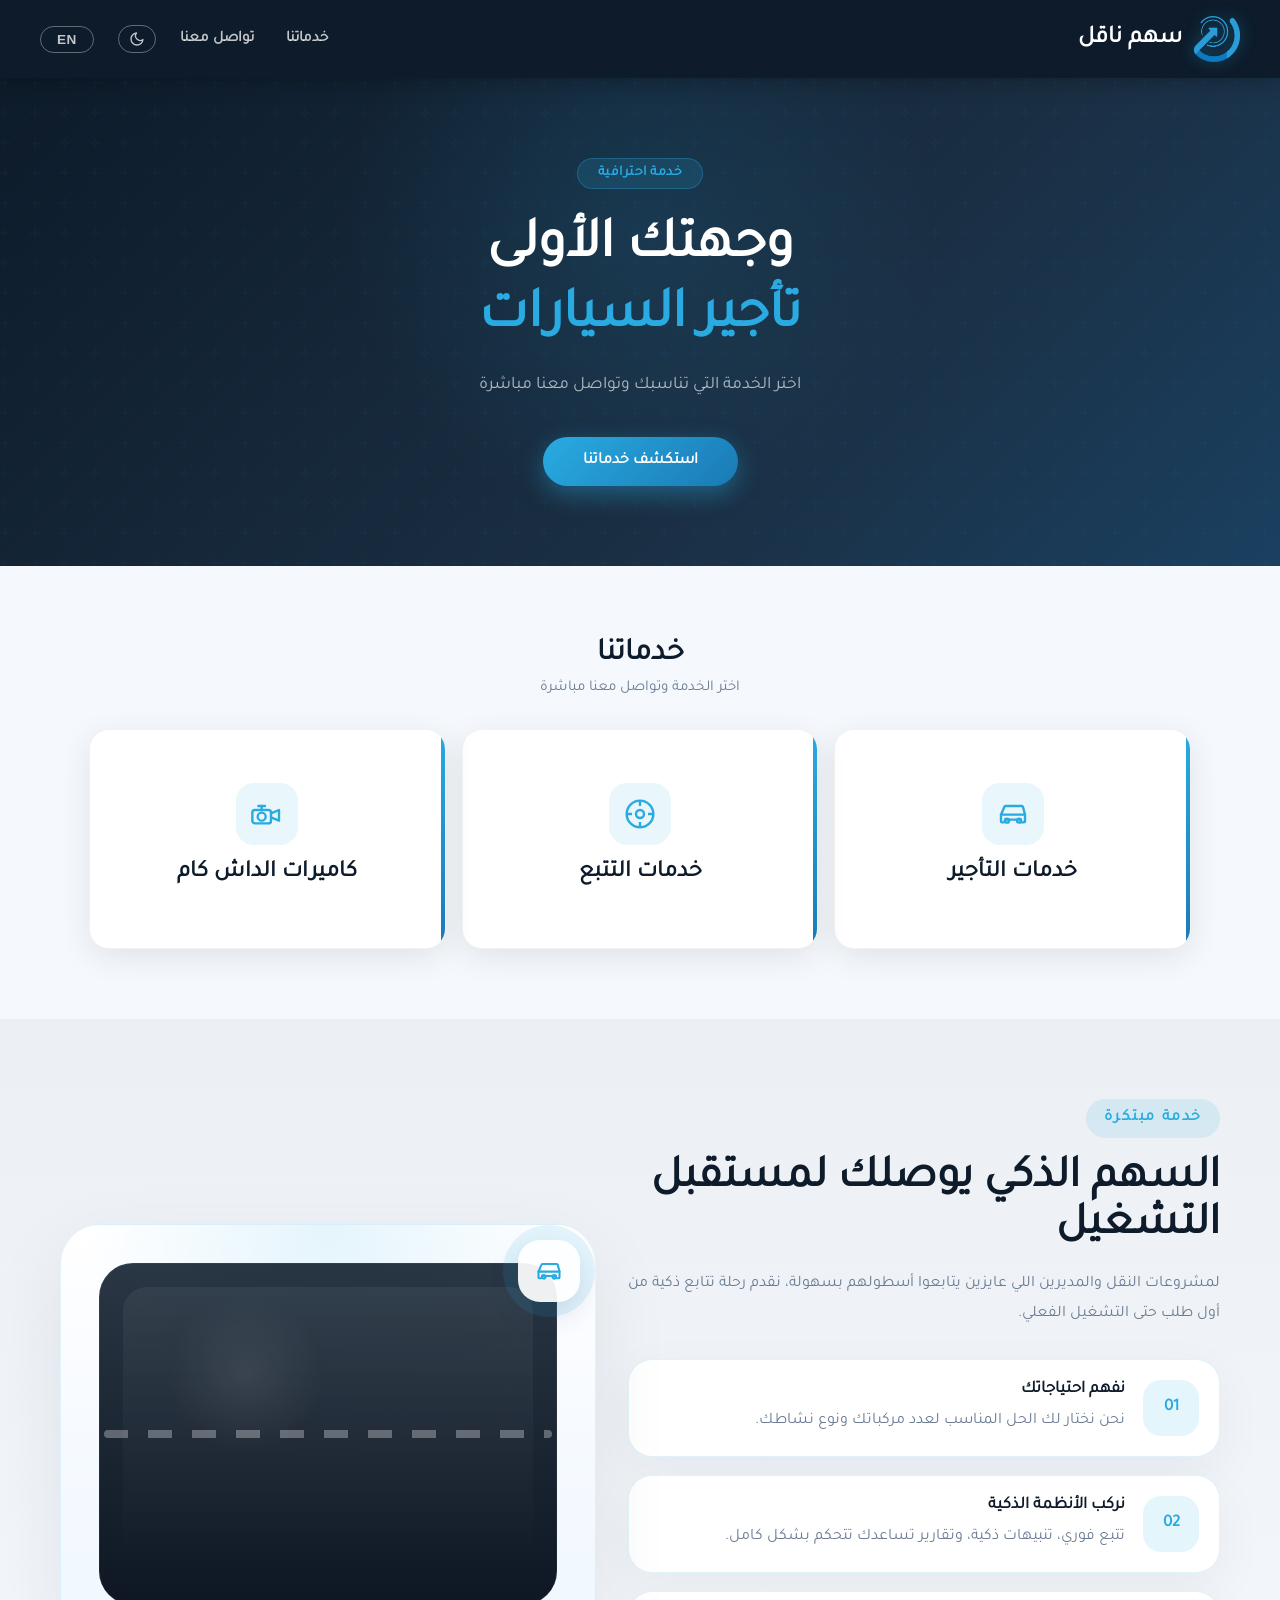
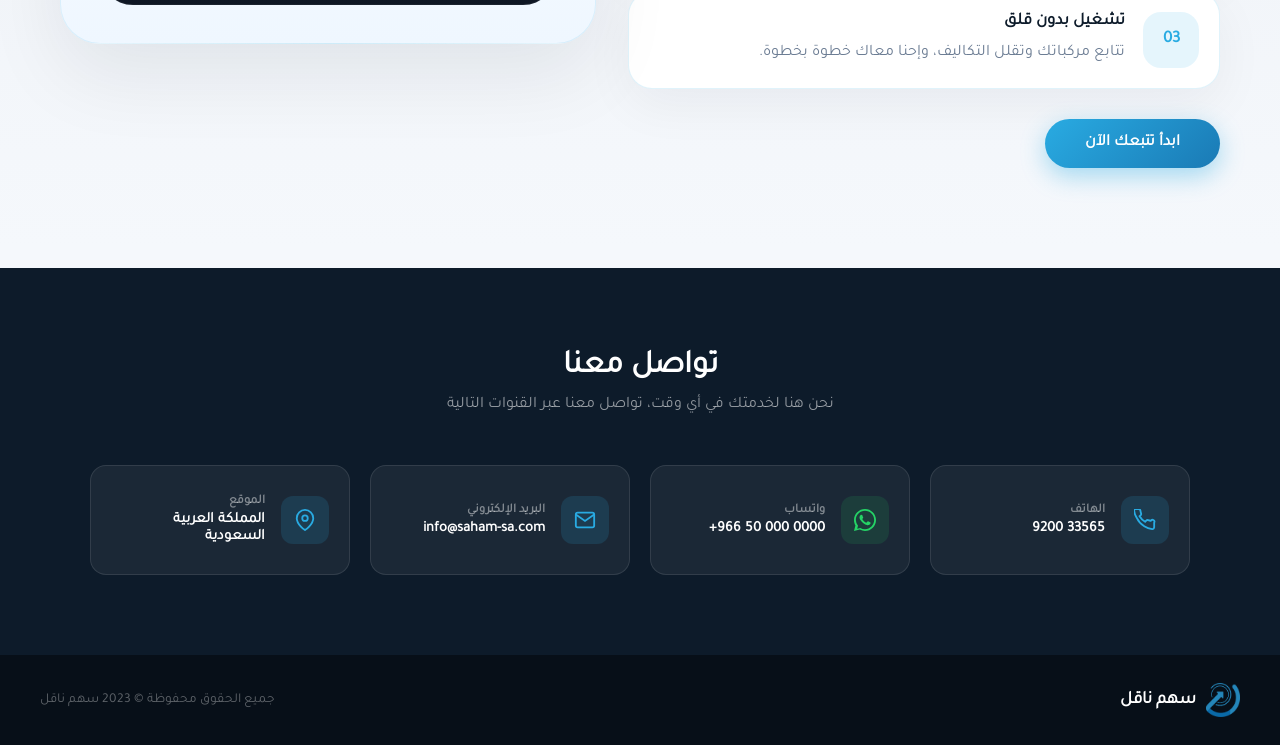
==== commit 5f3ae97a: "14" ====
--- a/index.html
+++ b/index.html
@@ -42,6 +42,9 @@
                     <a href="#services" data-i18n="nav_services">خدماتنا</a>
                     <a href="#contact" data-i18n="nav_contact">تواصل معنا</a>
                 </nav>
+                <button id="dark-toggle" class="lang-btn dark-btn" title="الوضع الليلي">
+                    <svg id="dark-icon" viewBox="0 0 24 24" fill="none" stroke="currentColor" stroke-width="2" stroke-linecap="round" stroke-linejoin="round" width="16" height="16"><path d="M21 12.79A9 9 0 1111.21 3 7 7 0 0021 12.79z"/></svg>
+                </button>
                 <button id="lang-toggle" class="lang-btn">EN</button>
             </div>
         </div>
@@ -95,21 +98,7 @@
                 </div>
             </div>
 
-            <!-- Card 3: خدمات الموظفين -->
-            <div class="card">
-                <div class="card-accent"></div>
-                <div class="card-content">
-                    <div class="card-icon">
-                        <svg viewBox="0 0 24 24" fill="none" stroke="currentColor" stroke-width="1.8"><path d="M17 21v-2a4 4 0 00-4-4H5a4 4 0 00-4 4v2"/><circle cx="9" cy="7" r="4"/><path d="M23 21v-2a4 4 0 00-3-3.87M16 3.13a4 4 0 010 7.75"/></svg>
-                    </div>
-                    <h3 data-i18n="card3_title">خدمات الموظفين</h3>
-                </div>
-                <div class="card-overlay">
-                    <a href="#" class="option-btn" data-i18n="card3_btn">تسجيل الدخول</a>
-                </div>
-            </div>
-
-            <!-- Card 4: الكاميرات -->
+<!-- Card 4: الكاميرات -->
             <div class="card">
                 <div class="card-accent"></div>
                 <div class="card-content">
@@ -265,8 +254,6 @@
                 card2_overlay_title:    'اختر ما يناسبك',
                 card2_btn1:             'خدماتنا',
                 card2_btn2:             'تسجيل',
-                card3_title:            'خدمات الموظفين',
-                card3_btn:              'تسجيل الدخول',
                 card4_title:            'كاميرات الداش كام',
                 maintenance_title:      'تحت الصيانة',
                 maintenance_sub:        'نعمل على تطوير هذه الخدمة قريباً',
@@ -297,8 +284,6 @@
                 card2_overlay_title:    'Choose what suits you',
                 card2_btn1:             'Our Services',
                 card2_btn2:             'Register',
-                card3_title:            'Employee Services',
-                card3_btn:              'Login',
                 card4_title:            'Dashcam Cameras',
                 maintenance_title:      'Under Maintenance',
                 maintenance_sub:        "We're developing this service soon",
@@ -358,6 +343,30 @@
 
         heroTimer = setInterval(rotateHero, 2800);
 
+        /* ── Dark Mode ── */
+        const darkToggle = document.getElementById('dark-toggle');
+        const darkIcon   = document.getElementById('dark-icon');
+        const moonSVG = `<path d="M21 12.79A9 9 0 1111.21 3 7 7 0 0021 12.79z"/>`;
+        const sunSVG  = `<circle cx="12" cy="12" r="5"/><line x1="12" y1="1" x2="12" y2="3"/><line x1="12" y1="21" x2="12" y2="23"/><line x1="4.22" y1="4.22" x2="5.64" y2="5.64"/><line x1="18.36" y1="18.36" x2="19.78" y2="19.78"/><line x1="1" y1="12" x2="3" y2="12"/><line x1="21" y1="12" x2="23" y2="12"/><line x1="4.22" y1="19.78" x2="5.64" y2="18.36"/><line x1="18.36" y1="5.64" x2="19.78" y2="4.22"/>`;
+
+        function setDarkMode(enabled) {
+            document.body.classList.toggle('dark', enabled);
+            darkIcon.innerHTML = enabled ? sunSVG : moonSVG;
+            localStorage.setItem('darkMode', enabled ? '1' : '0');
+        }
+
+        darkToggle.addEventListener('click', () => setDarkMode(!document.body.classList.contains('dark')));
+
+        const saved = localStorage.getItem('darkMode');
+        if (saved !== null) {
+            setDarkMode(saved === '1');
+        } else {
+            setDarkMode(window.matchMedia('(prefers-color-scheme: dark)').matches);
+        }
+        window.matchMedia('(prefers-color-scheme: dark)').addEventListener('change', e => {
+            if (localStorage.getItem('darkMode') === null) setDarkMode(e.matches);
+        });
+
         /* ── Back to Top ── */
         const backBtn = document.getElementById('back-to-top');
         window.addEventListener('scroll', () => {
--- a/style.css
+++ b/style.css
@@ -921,6 +921,65 @@
         grid-template-columns: 1fr;
     }
 }
+
+/* ===== DARK MODE ===== */
+.dark-btn {
+    padding: 5px 10px;
+    display: inline-flex;
+    align-items: center;
+    justify-content: center;
+}
+
+body.dark {
+    --bg: #0b1520;
+    --text: #dde8f2;
+    --text-light: #7d98b3;
+    background: var(--bg);
+    color: var(--text);
+}
+
+body.dark .section-header h2,
+body.dark .card-content h3,
+body.dark .creative-copy h2,
+body.dark .creative-step h3 {
+    color: #e8f0f7;
+}
+
+body.dark .card {
+    background: #111e2e;
+    border-color: rgba(255,255,255,0.07);
+}
+
+body.dark .creative-section {
+    background: linear-gradient(180deg, #080f1a 0%, #0b1520 100%);
+}
+
+body.dark .creative-step {
+    background: #111e2e;
+    border-color: rgba(41,171,226,0.18);
+}
+
+body.dark .road-frame {
+    background: radial-gradient(circle at top, rgba(41,171,226,0.12), transparent 48%),
+                linear-gradient(180deg, #152030 0%, #0f1a28 100%);
+    border-color: rgba(41,171,226,0.15);
+}
+
+body.dark .car-icon {
+    background: rgba(255,255,255,0.08);
+}
+
+body.dark .option-btn {
+    background: #1a2e42;
+    color: var(--blue);
+}
+
+body.dark .option-btn:hover {
+    background: var(--white);
+    color: var(--navy);
+}
+
+/* ===== END DARK MODE ===== */
 
 @media (max-width: 640px) {
     header { padding: 14px 18px; }
